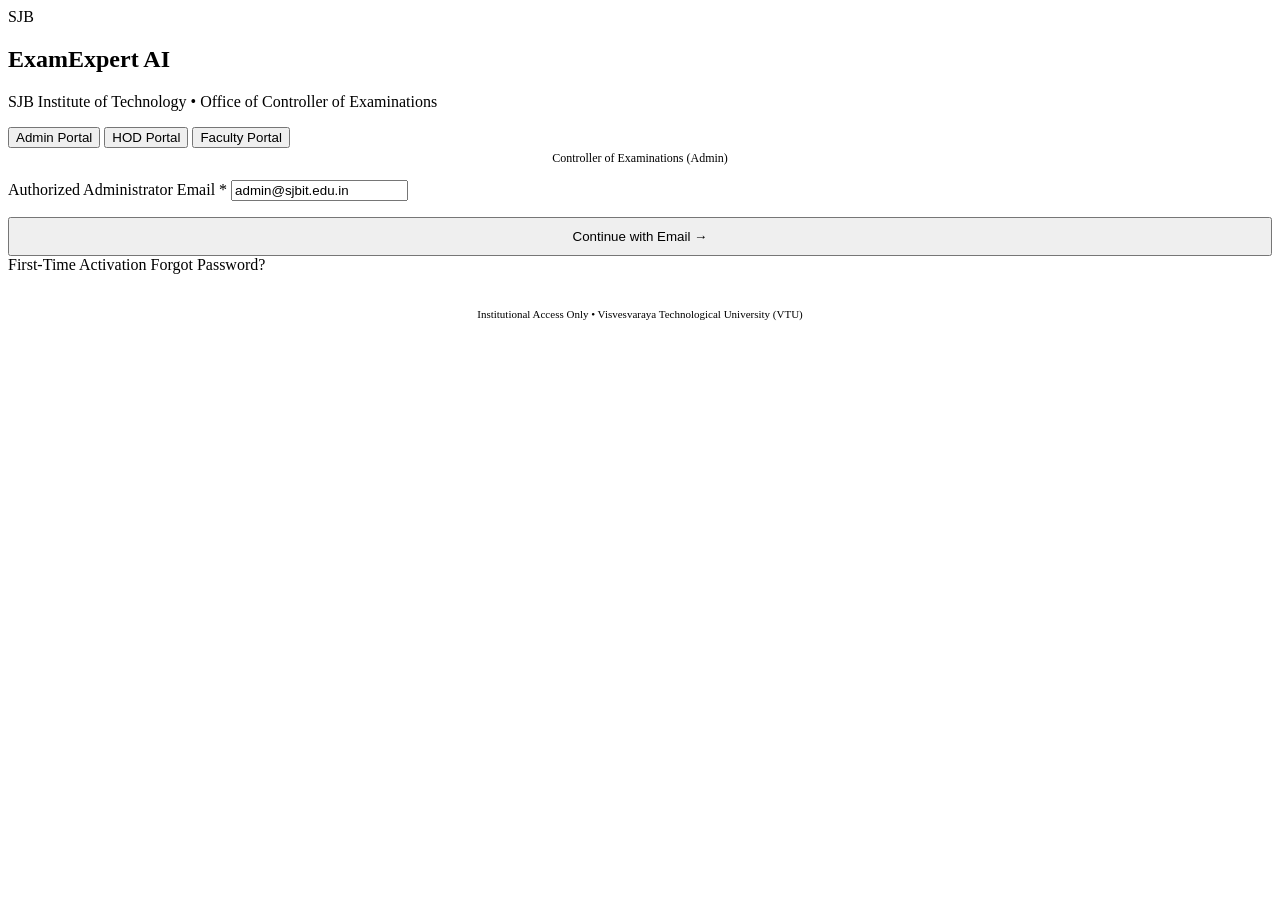
==== frontend/index.html @ 4c50479e "Fix static file paths for login routes" ====
<!DOCTYPE html>
<html lang="en">
<head>
  <meta charset="UTF-8">
  <meta name="viewport" content="width=device-width, initial-scale=1.0">
  <title>ExamExpert AI — Intelligent Faculty Matching & QP Allocation | SJBIT</title>
  
  <link rel="preconnect" href="https://fonts.googleapis.com">
  <link rel="preconnect" href="https://fonts.gstatic.com" crossorigin>
  <link href="https://fonts.googleapis.com/css2?family=Inter:wght@400;500;600;700;800&display=swap" rel="stylesheet">
  <link rel="stylesheet" href="/css/styles.css">
</head>
<body>

  <!-- =========================================================================
       1. AUTHENTICATION VIEW (3 SEPARATE ROLE PORTALS & SECURE ENTRY POINT)
       ========================================================================= -->
  <div id="login-view" class="login-overlay">
    <div class="login-card">
      <div class="login-brand-header">
        <div class="badge-logo">SJB</div>
        <h2>ExamExpert AI</h2>
        <p>SJB Institute of Technology • Office of Controller of Examinations</p>
      </div>

      <!-- 3 Separate Role Portals Navigation -->
      <div class="role-portal-nav">
        <button type="button" class="role-portal-btn active" id="btn-role-admin" onclick="switchRolePortal('Admin')">Admin Portal</button>
        <button type="button" class="role-portal-btn" id="btn-role-hod" onclick="switchRolePortal('HOD')">HOD Portal</button>
        <button type="button" class="role-portal-btn" id="btn-role-faculty" onclick="switchRolePortal('Faculty')">Faculty Portal</button>
      </div>

      <!-- Development Environment Notice Banner -->
      <div id="dev-env-banner" class="dev-banner" style="display:none;">
        <span class="dev-banner-badge">DEV ENVIRONMENT</span>
        <div style="flex:1;">
          <strong>SMTP Mail Server Unconfigured in .env:</strong> Real email delivery is disabled. Verification OTPs are recorded securely in server logs and <code>dev_otp.log</code> for local evaluation.
        </div>
      </div>

      <div style="text-align:center; margin-bottom:14px;">
        <span id="login-role-badge" class="badge badge-role-admin" style="font-size:12px; padding:4px 10px;">Controller of Examinations (Admin)</span>
      </div>

      <div id="login-alert-box" class="login-alert"></div>

      <!-- Standard Login Flow -->
      <div id="auth-mode-login">
        <!-- Step 1: Email Form -->
        <div id="auth-step-email">
          <div class="form-group" style="margin-bottom:16px;">
            <label class="form-label" for="login-email">
              <span id="login-email-label">Authorized Administrator Email</span> <span class="req-star">*</span>
            </label>
            <input type="email" id="login-email" class="form-input" placeholder="admin@sjbit.edu.in" value="admin@sjbit.edu.in" />
          </div>
          <button type="button" class="btn btn-primary" id="btn-send-otp" onclick="handleSendOTP()" style="width:100%; padding:10px;">
            Continue with Email &rarr;
          </button>
        </div>

        <!-- Step 2: OTP Verification Form -->
        <div id="auth-step-otp" style="display:none; margin-top:16px;">
          <div class="form-group" style="margin-bottom:16px;">
            <label class="form-label" for="login-otp">
              Enter 6-Digit One-Time Password (OTP) <span class="req-star">*</span>
              <span class="hint-badge" id="otp-timer-hint">Valid for 10 mins</span>
            </label>
            <input type="text" id="login-otp" class="form-input" placeholder="e.g. 123456" maxlength="6" style="letter-spacing:4px; font-weight:700; font-size:16px; text-align:center;" />
          </div>
          <div style="display:flex; gap:10px;">
            <button type="button" class="btn btn-secondary" onclick="resetAuthFlow()" style="flex:1;">Back</button>
            <button type="button" class="btn btn-primary" id="btn-verify-otp" onclick="handleVerifyOTP()" style="flex:2;">Verify OTP</button>
          </div>
        </div>

        <!-- Step 3: Password Authentication Form -->
        <div id="auth-step-password" style="display:none; margin-top:16px;">
          <div class="form-group" style="margin-bottom:16px;">
            <label class="form-label" for="login-password">
              Account Password <span class="req-star">*</span>
            </label>
            <input type="password" id="login-password" class="form-input" placeholder="Enter password" value="" />
          </div>
          <button type="button" class="btn btn-amber" id="btn-login-submit" onclick="handleLoginSubmit()" style="width:100%; font-size:14px; padding:10px;">
            Sign In to Examination Portal &rarr;
          </button>
        </div>

        <div class="auth-nav-links">
          <span class="auth-nav-link" onclick="switchAuthMode('activation')">First-Time Activation</span>
          <span class="auth-nav-link" onclick="switchAuthMode('forgot')">Forgot Password?</span>
        </div>
      </div>

      <!-- First-Time Account Activation Form -->
      <div id="auth-mode-activation" style="display:none;">
        <div style="font-size:12.5px; color:var(--text-muted); margin-bottom:14px; line-height:1.45;">
          Activate your faculty / departmental account using an institutional verification OTP.
        </div>
        <div class="form-group" style="margin-bottom:12px;">
          <label class="form-label">Registered Institutional Email <span class="req-star">*</span></label>
          <input type="email" id="act-email" class="form-input" placeholder="e.g. faculty.mca@sjbit.edu.in" />
        </div>
        <div style="margin-bottom:12px;">
          <button type="button" class="btn btn-secondary btn-sm" id="btn-act-send-otp" onclick="handleSendActivationOTP()">
            Send Activation OTP
          </button>
        </div>
        <div class="form-group" style="margin-bottom:12px;">
          <label class="form-label">6-Digit Verification OTP <span class="req-star">*</span></label>
          <input type="text" id="act-otp" class="form-input" placeholder="123456" maxlength="6" style="letter-spacing:3px; font-weight:700; text-align:center;" />
        </div>
        <div class="form-group" style="margin-bottom:16px;">
          <label class="form-label">Create Secure Password <span class="req-star">*</span></label>
          <input type="password" id="act-password" class="form-input" placeholder="Minimum 8 characters" />
        </div>
        <button type="button" class="btn btn-primary" onclick="handleActivateAccount()" style="width:100%; padding:10px; margin-bottom:12px;">
          Activate Account & Set Password &rarr;
        </button>
        <div style="text-align:center;">
          <span class="auth-nav-link" onclick="switchAuthMode('login')">&larr; Return to Sign In</span>
        </div>
      </div>

      <!-- Forgot Password Form -->
      <div id="auth-mode-forgot" style="display:none;">
        <div style="font-size:12.5px; color:var(--text-muted); margin-bottom:14px; line-height:1.45;">
          Reset your password securely via OTP verification code.
        </div>
        <div class="form-group" style="margin-bottom:12px;">
          <label class="form-label">Registered Institutional Email <span class="req-star">*</span></label>
          <input type="email" id="forgot-email" class="form-input" placeholder="e.g. hod.mca@sjbit.edu.in" />
        </div>
        <div style="margin-bottom:12px;">
          <button type="button" class="btn btn-secondary btn-sm" id="btn-forgot-send-otp" onclick="handleSendForgotOTP()">
            Send Reset OTP
          </button>
        </div>
        <div class="form-group" style="margin-bottom:12px;">
          <label class="form-label">6-Digit Verification OTP <span class="req-star">*</span></label>
          <input type="text" id="forgot-otp" class="form-input" placeholder="123456" maxlength="6" style="letter-spacing:3px; font-weight:700; text-align:center;" />
        </div>
        <div class="form-group" style="margin-bottom:16px;">
          <label class="form-label">New Account Password <span class="req-star">*</span></label>
          <input type="password" id="forgot-new-password" class="form-input" placeholder="Minimum 8 characters" />
        </div>
        <button type="button" class="btn btn-primary" onclick="handleResetPassword()" style="width:100%; padding:10px; margin-bottom:12px;">
          Reset Password & Unlock Account &rarr;
        </button>
        <div style="text-align:center;">
          <span class="auth-nav-link" onclick="switchAuthMode('login')">&larr; Return to Sign In</span>
        </div>
      </div>

      <div style="margin-top:20px; font-size:11px; color:var(--text-muted); text-align:center; border-top:1px solid var(--border-light); padding-top:14px;">
        Institutional Access Only • Visvesvaraya Technological University (VTU)
      </div>
    </div>
  </div>


  <!-- =========================================================================
       2. MAIN AUTHENTICATED APPLICATION INTERFACE
       ========================================================================= -->
  <div id="app-view" style="display:none; min-height:100vh; flex-direction:column;">
    
    <!-- Header -->
    <header class="app-header">
      <div class="brand-wrapper">
        <div class="brand-logo-badge">SJB</div>
        <div class="brand-details">
          <h1>ExamExpert AI</h1>
          <p>SJB Institute of Technology • Office of the Controller of Examinations</p>
        </div>
      </div>

      <!-- Navigation Tabs for Core Modules -->
      <nav class="header-nav">
        <button class="nav-pill active" onclick="switchTab('dashboard')">🎯 Allocation</button>
        <button class="nav-pill" id="nav-faculty" onclick="switchTab('faculty')">👨‍🏫 Faculty</button>
        <button class="nav-pill" id="nav-subjects" onclick="switchTab('subjects')">📚 Subject Master</button>
        <button class="nav-pill" id="nav-mappings" onclick="switchTab('mappings')">🧬 Expertise Mappings</button>
        <button class="nav-pill" id="nav-pending-approvals" onclick="switchTab('pending-approvals')" style="display:none;">⏳ Pending Approvals</button>
        <button class="nav-pill" id="nav-users" onclick="switchTab('users')" style="display:none;">👥 Users</button>
        <button class="nav-pill" id="nav-datasets" onclick="switchTab('datasets')" style="display:none;">📁 Datasets & ETL</button>
        <button class="nav-pill" onclick="switchTab('history')">📜 Order Archive</button>
        <button class="nav-pill" onclick="switchTab('notifications')">📬 Notifications</button>
        <button class="nav-pill" onclick="switchTab('audit')">🛡️ Audit Logs</button>
        <button class="nav-pill" onclick="switchTab('settings')">⚙️ Settings</button>
      </nav>

      <!-- Status & User Profile -->
      <div class="header-status-box">
        <div class="cycle-badge" id="header-cycle-badge">
          <span>●</span> <span id="header-cycle-text">2025-26 Active</span>
        </div>
        <div class="user-badge" id="header-user-badge">coe_admin (Admin)</div>
        <button class="btn-logout" onclick="handleLogout()">Logout</button>
      </div>
    </header>

    <!-- Main Body Workspace -->
    <main class="main-container">

      <!-- =====================================================================
           MODULE 1: SINGLE MAIN DASHBOARD — QUESTION PAPER FACULTY ALLOCATION
           ===================================================================== -->
      <div id="tab-dashboard" class="tab-pane active">

        <div class="page-title-banner">
          <h2>Question Paper Faculty Allocation</h2>
          <p>Select examination details and identify eligible internal and external faculty for question-paper setting.</p>
        </div>

        <!-- Live Admin Operational Analytics Banner (Populated strictly from DB via /api/admin/dashboard-stats) -->
        <div id="admin-live-stats-banner" class="stats-overview-grid" style="display:none;">
          <div class="stat-card">
            <div class="stat-card-title">Internal Faculty</div>
            <div class="stat-card-value text-primary" id="dash-stat-internal">--</div>
            <div class="stat-card-subtitle">SJBIT Verified Roster</div>
          </div>
          <div class="stat-card">
            <div class="stat-card-title">External Faculty</div>
            <div class="stat-card-value text-accent" id="dash-stat-external">--</div>
            <div class="stat-card-subtitle"><span id="dash-stat-unverified">--</span> Pending Review</div>
          </div>
          <div class="stat-card">
            <div class="stat-card-title">Academic Subjects</div>
            <div class="stat-card-value text-success" id="dash-stat-subjects">--</div>
            <div class="stat-card-subtitle">Syllabus Courses</div>
          </div>
          <div class="stat-card">
            <div class="stat-card-title">Allocations by Status</div>
            <div class="stat-card-value text-warning" id="dash-stat-alloc-total">--</div>
            <div class="stat-card-subtitle" id="dash-stat-alloc-breakdown">Draft: 0 | Confirmed: 0</div>
          </div>
          <div class="stat-card">
            <div class="stat-card-title">System Users</div>
            <div class="stat-card-value text-info" id="dash-stat-users-total">--</div>
            <div class="stat-card-subtitle" id="dash-stat-users-breakdown">Active: -- | Locked: 0</div>
          </div>
        </div>

        <!-- 6 Progressive Selection Controls Grid (All on ONE Main Dashboard) -->
        <div class="selection-grid-card">
          <div class="selection-grid-title">
            <span>Examination & Course Parameters</span>
          </div>

          <div class="controls-grid">
            <!-- 1. Academic Year -->
            <div class="form-group">
              <label class="form-label" for="sel-academic-year">
                1. Academic Year <span class="req-star">*</span>
                <span class="hint-badge" id="ay-hint">Step 1</span>
              </label>
              <select id="sel-academic-year" class="form-select" onchange="onAcademicYearChange()">
                <option value="">-- Loading Academic Years --</option>
              </select>
            </div>

            <!-- 2. Department -->
            <div class="form-group">
              <label class="form-label" for="sel-department">
                2. Department <span class="req-star">*</span>
                <span class="hint-badge">Step 2</span>
              </label>
              <select id="sel-department" class="form-select" disabled onchange="onDepartmentChange()">
                <option value="">-- Select Academic Year First --</option>
              </select>
            </div>

            <!-- 3. Semester (Strict MCA max 4 restriction) -->
            <div class="form-group">
              <label class="form-label" for="sel-semester">
                3. Semester <span class="req-star">*</span>
                <span class="hint-badge" id="sem-hint">Step 3</span>
              </label>
              <select id="sel-semester" class="form-select" disabled onchange="onSemesterChange()">
                <option value="">-- Select Department First --</option>
              </select>
            </div>

            <!-- 4. Subject / Course -->
            <div class="form-group">
              <label class="form-label" for="sel-subject">
                4. Subject / Course <span class="req-star">*</span>
                <span class="hint-badge">Step 4</span>
              </label>
              <select id="sel-subject" class="form-select" disabled onchange="onSubjectChange()">
                <option value="">-- Select Semester First --</option>
              </select>
            </div>

            <!-- 5. Minimum Times Course Handled (Exactly 7 options: 1-7) -->
            <div class="form-group">
              <label class="form-label" for="sel-min-handled">
                5. Min Times Course Handled <span class="req-star">*</span>
                <span class="hint-badge">1–7 Verified Threshold</span>
              </label>
              <select id="sel-min-handled" class="form-select" disabled onchange="onMinHandledChange()">
                <option value="1">1 Time (Basic autonomous teaching)</option>
                <option value="2">2 Times (Handled course twice)</option>
                <option value="3" selected>3 Times (Standard BOE threshold)</option>
                <option value="4">4 Times (Senior course handler)</option>
                <option value="5">5 Times (Experienced setter)</option>
                <option value="6">6 Times (Advanced subject specialist)</option>
                <option value="7">7 Times (Veteran curriculum expert)</option>
              </select>
            </div>

            <!-- 6. Number of Faculty Required (Exactly 10 options: 1-10) -->
            <div class="form-group">
              <label class="form-label" for="sel-total-required">
                6. Total Faculty Required <span class="req-star">*</span>
                <span class="hint-badge">1–10 (50:50 Parity)</span>
              </label>
              <select id="sel-total-required" class="form-select" disabled onchange="onTotalRequiredChange()">
                <option value="1">1 Setter (1 Internal, 0 External)</option>
                <option value="2">2 Setters (1 Internal, 1 External - 50:50)</option>
                <option value="3">3 Setters (2 Internal, 1 External)</option>
                <option value="4" selected>4 Setters (2 Internal, 2 External - 50:50)</option>
                <option value="5">5 Setters (3 Internal, 2 External)</option>
                <option value="6">6 Setters (3 Internal, 3 External - 50:50)</option>
                <option value="7">7 Setters (4 Internal, 3 External)</option>
                <option value="8">8 Setters (4 Internal, 4 External - 50:50)</option>
                <option value="9">9 Setters (5 Internal, 4 External)</option>
                <option value="10">10 Setters (5 Internal, 5 External - 50:50)</option>
              </select>
            </div>
          </div>

          <!-- Selected Subject Metadata Card -->
          <div id="subject-detail-banner" class="subject-summary-banner" style="display:none;">
            <div class="subj-info-left">
              <span class="course-code-tag" id="disp-course-code">25MCAI101</span>
              <div class="subj-info-text">
                <strong id="disp-subject-title">Programming in Python</strong>
                <p id="disp-subject-meta">Scheme: 2025 Scheme • Type: IPCC Core • Semester: I</p>
              </div>
            </div>
            <div id="disp-verification-badge">
              <span class="badge badge-green">Officially Verified</span>
            </div>
          </div>
        </div>

        <!-- 50:50 Parity Quota Status Card & Shortage Exception -->
        <div id="parity-status-card" class="parity-status-card" style="display:none;">
          <div class="parity-header">
            <div class="parity-title">
              <span>Statutory Quota Calculation & Compliance</span>
            </div>
            <div class="quota-indicator-box">
              <div class="quota-pill active-internal" id="quota-pill-internal">
                Internal Quota: 2 / 2 Setters (50%)
              </div>
              <div class="quota-pill active-external" id="quota-pill-external">
                External Quota: 2 / 2 Setters (50%)
              </div>
              <div class="quota-pill" id="quota-pill-ratio">
                Target Ratio: 50:50
              </div>
            </div>
          </div>

          <!-- Parity Explanation & Shortage Warning Box -->
          <div id="shortage-warning-box" class="shortage-alert-box" style="display:none;"></div>

          <!-- Exception Approval Drawer -->
          <div id="exception-approval-box" class="exception-box" style="display:none;">
            <div style="display:flex; justify-content:space-between; align-items:center; margin-bottom:8px;">
              <strong style="color:var(--warning-amber);">Administrative Exception Required</strong>
              <span style="font-size:11.5px; color:var(--text-muted);">Recorded in official audit log</span>
            </div>
            <p style="font-size:12.5px; color:var(--text-main); margin-bottom:10px;">
              Only 6 external faculty records in the institutional dataset have publicly verified 10+ years experience. 
              To assign an external candidate whose service credentials are undergoing physical verification, an administrative exception must be authorized.
            </p>
            <div style="display:flex; gap:10px; align-items:center;">
              <input type="text" id="input-exception-reason" class="form-input" placeholder="Justification (e.g. 'External candidate service certificate physically reviewed by BOE')" style="font-size:12px;" />
              <button type="button" class="btn btn-secondary btn-sm" onclick="applyExceptionReason()" style="white-space:nowrap;">
                Record Approval
              </button>
            </div>
          </div>
        </div>

        <!-- Section A: Eligible Internal Faculty (SJBIT) Table -->
        <div id="section-internal-faculty" class="faculty-section" style="display:none;">
          <div class="faculty-section-header">
            <div class="section-heading-title">
              <span>SECTION A — ELIGIBLE INTERNAL FACULTY (SJBIT)</span>
              <span class="badge badge-blue" id="internal-quota-counter">Selected: 0 / 2</span>
            </div>
            <div class="table-toolbar">
              <input type="text" id="search-internal-table" class="table-search-input" placeholder="Filter internal faculty..." onkeyup="filterFacultyTable('internal')" />
            </div>
          </div>

          <div class="data-table-container">
            <table class="data-table" id="table-internal-faculty">
              <thead>
                <tr>
                  <th style="width:40px; text-align:center;">Select</th>
                  <th>Faculty Name</th>
                  <th>Designation</th>
                  <th>Department</th>
                  <th>Qualification</th>
                  <th>Total Exp</th>
                  <th>Times Handled Course</th>
                  <th>Eligibility Status</th>
                  <th>Suitability Score</th>
                </tr>
              </thead>
              <tbody id="tbody-internal-faculty">
                <!-- Dynamically loaded -->
              </tbody>
            </table>
          </div>
        </div>

        <!-- Section B: Eligible External Faculty (University / Sister Colleges) Table -->
        <div id="section-external-faculty" class="faculty-section" style="display:none;">
          <div class="faculty-section-header">
            <div class="section-heading-title">
              <span>SECTION B — ELIGIBLE EXTERNAL FACULTY (UNIVERSITY / SISTER COLLEGES)</span>
              <span class="badge badge-green" id="external-quota-counter">Selected: 0 / 2</span>
            </div>
            <div class="table-toolbar">
              <input type="text" id="search-external-table" class="table-search-input" placeholder="Filter external faculty..." onkeyup="filterFacultyTable('external')" />
            </div>
          </div>

          <div class="data-table-container">
            <table class="data-table" id="table-external-faculty">
              <thead>
                <tr>
                  <th style="width:40px; text-align:center;">Select</th>
                  <th>Faculty Name</th>
                  <th>External Institution</th>
                  <th>Designation</th>
                  <th>Qualification</th>
                  <th>Total Exp</th>
                  <th>Verified Handling Count</th>
                  <th>Eligibility Status</th>
                  <th>Suitability Score</th>
                </tr>
              </thead>
              <tbody id="tbody-external-faculty">
                <!-- Dynamically loaded -->
              </tbody>
            </table>
          </div>
        </div>

        <!-- Live Allocation Summary Box -->
        <div id="section-allocation-summary" class="allocation-summary-card" style="display:none;">
          <div class="summary-header">
            <div class="summary-title">Question Paper Setter Allocation Summary</div>
            <div id="summary-compliance-badge">
              <span class="badge badge-amber">Awaiting Final Confirmation</span>
            </div>
          </div>

          <div class="summary-metrics-grid">
            <div class="metric-box">
              <label>Academic Year & Sem</label>
              <div class="val" id="sum-disp-ay-sem">2025-26 • Sem I</div>
            </div>
            <div class="metric-box">
              <label>Subject / Course</label>
              <div class="val" id="sum-disp-course">25MCAI101</div>
            </div>
            <div class="metric-box">
              <label>Min Times Handled</label>
              <div class="val" id="sum-disp-handled">3 Times</div>
            </div>
            <div class="metric-box">
              <label>Ratio & Target</label>
              <div class="val" id="sum-disp-ratio">50:50 (4 Setters)</div>
            </div>
          </div>

          <div class="selected-setters-roster">
            <div style="font-size:12.5px; font-weight:700; color:var(--secondary-blue); margin-bottom:10px;">
              ROSTER OF APPOINTED QUESTION PAPER SETTERS:
            </div>
            <div id="sum-roster-list">
              <!-- Dynamically rendered list of selected setters -->
            </div>
          </div>

          <!-- Conflict Warning Banner if any -->
          <div id="summary-conflict-alert" class="login-alert error" style="margin-top:14px;"></div>

          <!-- Final Action Submission Bar -->
          <div style="margin-top:22px; display:flex; justify-content:space-between; align-items:center; flex-wrap:wrap; gap:16px;">
            <div style="font-size:12px; color:var(--text-muted); max-width:420px;">
              Submitting places the allocation order into <strong>Pending HOD Approval</strong> status, reserves workload capacity in the immutable ledger, and routes the order to the department HOD for formal review.
            </div>
            <div style="display:flex; gap:12px; align-items:center; flex-wrap:wrap;">
              <button type="button" class="btn btn-secondary" id="btn-send-faculty-otp" onclick="handleSendFacultyOTP()" style="background:#FFFFFF; border:1.5px solid var(--royal-blue); color:var(--royal-blue); font-weight:600; padding:9px 16px;">
                📨 Send OTP to Selected Faculty
              </button>
              <button type="button" class="btn btn-amber" id="btn-final-submit" onclick="executeFinalAllocationSubmission()">
                SUBMIT ALLOCATION FOR HOD APPROVAL &rarr;
              </button>
            </div>
          </div>
        </div>

      </div>


      <!-- =====================================================================
           MODULE 12: HOD PENDING APPROVALS TAB
           ===================================================================== -->
      <div id="tab-pending-approvals" class="tab-pane" style="display:none;">
        <div class="page-title-banner">
          <h2>HOD Allocation Approval Workflow</h2>
          <p id="pending-approvals-subtitle">Review, verify, and approve question-paper setter allocations submitted by the COE Admin.</p>
        </div>

        <div class="selection-grid-card">
          <div style="display:flex; justify-content:space-between; align-items:center; margin-bottom:16px;">
            <div class="selection-grid-title" style="margin-bottom:0;">
              <span>Pending Allocation Orders</span>
            </div>
            <button class="btn btn-secondary" onclick="loadPendingApprovals()">🔄 Refresh Requests</button>
          </div>

          <div id="pending-approvals-empty" style="display:none; text-align:center; padding:40px 20px; color:var(--text-muted);">
            <div style="font-size:36px; margin-bottom:8px;">✅</div>
            <h4 style="margin:0 0 4px 0; color:var(--text-dark);">No Pending Approvals</h4>
            <p style="margin:0; font-size:13px;">There are currently no allocation orders awaiting review.</p>
          </div>

          <div id="pending-approvals-container" style="display:flex; flex-direction:column; gap:16px;"></div>
        </div>
      </div>


      <!-- =====================================================================
           MODULE 2: DATASET MANAGEMENT & EXCEL ETL
           ===================================================================== -->
      <div id="tab-datasets" class="tab-pane" style="display:none;">
        <div class="page-title-banner">
          <h2>Dataset Management & Excel Data Processing</h2>
          <p>Inspect, validate, import, deduplicate, and export official internal and external faculty rosters.</p>
        </div>

        <!-- Excel Upload Card -->
        <div class="selection-grid-card">
          <div class="selection-grid-title">Upload Excel Workbook for Dry-Run Verification</div>
          <p style="font-size:12.5px; color:var(--text-muted); margin-bottom:12px;">
            Upload institutional .xlsx file for dry-run inspection. The system validates required headers, detects duplicates, flags conflicts with manual Admin edits, and identifies rejected rows. <strong>Admin must review and confirm before changes are saved.</strong>
          </p>
          <div style="display:grid; grid-template-columns: 2fr 1fr auto; gap:14px; align-items:center;">
            <input type="file" id="upload-excel-file" class="form-input" accept=".xlsx, .xls" />
            <select id="upload-dataset-type" class="form-select">
              <option value="internal">Internal Faculty Dataset</option>
              <option value="external">External Faculty Dataset</option>
              <option value="syllabus">Syllabus Curriculum Dataset</option>
            </select>
            <button type="button" class="btn btn-primary" id="btn-preview-import" onclick="handleExcelPreview()">🔍 Preview &amp; Validate</button>
          </div>

          <div id="upload-status-box" style="margin-top:14px; display:none;"></div>
        </div>

        <!-- Dry-Run Preview Results Card (Initially hidden) -->
        <div id="import-preview-container" class="table-card" style="display:none; margin-bottom:24px;">
          <div style="padding:16px 20px; border-bottom:1px solid var(--border-light); background:#F8FAFC; display:flex; justify-content:space-between; align-items:center; flex-wrap:wrap; gap:10px;">
            <div>
              <h3 style="font-size:15px; font-weight:700; color:var(--primary-navy); margin-bottom:4px;">
                📋 Pre-Import Dry-Run Validation Analysis
              </h3>
              <p id="preview-file-subtitle" style="font-size:12.5px; color:var(--text-muted); margin:0;">
                Workbook analyzed. Review the breakdown below before confirming.
              </p>
            </div>
            <span class="badge badge-verified" id="preview-status-badge">Dry-Run Ready</span>
          </div>

          <!-- Preview Metrics Summary -->
          <div style="display:grid; grid-template-columns:repeat(auto-fit, minmax(130px, 1fr)); gap:12px; padding:16px 20px; background:#FAFBFD; border-bottom:1px solid var(--border-light);">
            <div style="background:#FFF; padding:12px; border-radius:6px; border:1px solid var(--border-light); text-align:center;">
              <div style="font-size:11px; color:var(--text-muted); text-transform:uppercase; font-weight:600;">Total Evaluated</div>
              <div style="font-size:20px; font-weight:800; color:var(--primary-navy);" id="pv-stat-total">0</div>
            </div>
            <div style="background:#ECFDF5; padding:12px; border-radius:6px; border:1px solid #A7F3D0; text-align:center;">
              <div style="font-size:11px; color:#065F46; text-transform:uppercase; font-weight:600;">To Be Added</div>
              <div style="font-size:20px; font-weight:800; color:#059669;" id="pv-stat-add">0</div>
            </div>
            <div style="background:#F1F5F9; padding:12px; border-radius:6px; border:1px solid #CBD5E1; text-align:center;">
              <div style="font-size:11px; color:#475569; text-transform:uppercase; font-weight:600;">Exact Duplicates</div>
              <div style="font-size:20px; font-weight:800; color:#64748B;" id="pv-stat-dup">0</div>
            </div>
            <div style="background:#FFFBEB; padding:12px; border-radius:6px; border:1px solid #FDE68A; text-align:center;">
              <div style="font-size:11px; color:#92400E; text-transform:uppercase; font-weight:600;">Conflicts Flagged</div>
              <div style="font-size:20px; font-weight:800; color:#D97706;" id="pv-stat-conflict">0</div>
            </div>
            <div style="background:#FEF2F2; padding:12px; border-radius:6px; border:1px solid #FECACA; text-align:center;">
              <div style="font-size:11px; color:#991B1B; text-transform:uppercase; font-weight:600;">Rejected Rows</div>
              <div style="font-size:20px; font-weight:800; color:#DC2626;" id="pv-stat-rej">0</div>
            </div>
          </div>

          <!-- Preview Details Area (Conflicts & Rejected) -->
          <div id="preview-details-area" style="padding:16px 20px;">
            <!-- Dynamically populated tables for conflicts / rejected rows -->
          </div>

          <!-- Confirmation & Resolution Action Bar -->
          <div style="padding:16px 20px; border-top:1px solid var(--border-light); background:#F8FAFC; display:flex; justify-content:space-between; align-items:center; flex-wrap:wrap; gap:12px;">
            <div style="display:flex; align-items:center; gap:10px;">
              <label style="font-size:12.5px; font-weight:600; color:var(--deep-navy);">Conflict Policy:</label>
              <select id="preview-conflict-resolution" class="form-select" style="max-width:320px; font-size:12.5px;">
                <option value="preserve_existing">Preserve Existing Records (Protects Admin Edits)</option>
                <option value="overwrite">Overwrite with Incoming Workbook Data</option>
              </select>
            </div>
            <div style="display:flex; gap:10px; align-items:center;">
              <button type="button" class="btn btn-secondary" onclick="handleDownloadRejectedReport()">
                📥 Download Report (.xlsx)
              </button>
              <button type="button" class="btn btn-secondary" onclick="handleCancelPreview()">Cancel</button>
              <button type="button" class="btn btn-primary" id="btn-confirm-import" onclick="handleConfirmImport()">
                ✓ Confirm &amp; Save Import
              </button>
            </div>
          </div>
        </div>

        <!-- Export Actions -->
        <div style="display:flex; gap:14px; margin-bottom:24px;">
          <a href="/api/reports/export-faculty-excel" class="btn btn-secondary" target="_blank">
            📥 Export All Faculty (Excel)
          </a>
          <a href="/api/reports/export-allocations-excel" class="btn btn-secondary" target="_blank">
            📥 Export Allocation Records (Excel)
          </a>
        </div>

        <!-- Import History Table -->
        <div class="faculty-section">
          <div class="selection-grid-title" style="margin-bottom:14px;">Recent Import History & File Hashes</div>
          <div class="data-table-container">
            <table class="data-table" id="table-import-history">
              <thead>
                <tr>
                  <th>Timestamp</th>
                  <th>Workbook File</th>
                  <th>Dataset Type</th>
                  <th>Imported By</th>
                  <th>Total Rows</th>
                  <th>Added</th>
                  <th>Duplicates</th>
                  <th>Conflicts</th>
                  <th>Rejected</th>
                </tr>
              </thead>
              <tbody id="tbody-import-history"></tbody>
            </table>
          </div>
        </div>
      </div>


      <!-- =====================================================================
           MODULE 3: ALLOCATION ORDER ARCHIVE
           ===================================================================== -->
      <div id="tab-history" class="tab-pane" style="display:none;">
        <div class="page-title-banner">
          <h2>Allocation Order Archive & Reports</h2>
          <p>View all locked and confirmed question-paper setting orders with direct PDF download.</p>
        </div>

        <div class="faculty-section">
          <div class="data-table-container">
            <table class="data-table" id="table-allocation-history">
              <thead>
                <tr>
                  <th>Reference Number</th>
                  <th>Academic Year</th>
                  <th>Department</th>
                  <th>Semester</th>
                  <th>Subject</th>
                  <th>Setters</th>
                  <th>Ratio</th>
                  <th>Status</th>
                  <th>Actions</th>
                </tr>
              </thead>
              <tbody id="tbody-allocation-history"></tbody>
            </table>
          </div>
        </div>
      </div>


      <!-- =====================================================================
           MODULE 4: NOTIFICATION DISPATCH LOGS
           ===================================================================== -->
      <div id="tab-notifications" class="tab-pane" style="display:none;">
        <div class="page-title-banner">
          <h2>Email & SMS Dispatch Notifications</h2>
          <p>Review official communication logs and appointment notifications prepared for selected faculty.</p>
        </div>

        <div class="faculty-section">
          <div class="data-table-container">
            <table class="data-table" id="table-notifications">
              <thead>
                <tr>
                  <th>Timestamp</th>
                  <th>Channel</th>
                  <th>Recipient Faculty</th>
                  <th>Address / Phone</th>
                  <th>Message Body</th>
                  <th>Delivery Status</th>
                </tr>
              </thead>
              <tbody id="tbody-notifications"></tbody>
            </table>
          </div>
        </div>
      </div>


      <!-- =====================================================================
           MODULE 5: SECURITY AUDIT REGISTRY
           ===================================================================== -->
      <div id="tab-audit" class="tab-pane" style="display:none;">
        <div class="page-title-banner">
          <h2>Security & System Audit Registry</h2>
          <p>Immutable record of administrative logins, OTP verifications, exceptions, and order submissions.</p>
        </div>

        <div class="faculty-section">
          <div class="data-table-container">
            <table class="data-table" id="table-audit">
              <thead>
                <tr>
                  <th>Timestamp</th>
                  <th>Action</th>
                  <th>Entity Type</th>
                  <th>Details</th>
                </tr>
              </thead>
              <tbody id="tbody-audit"></tbody>
            </table>
          </div>
        </div>
      </div>


      <!-- =====================================================================
           MODULE 9: INSTITUTIONAL ELIGIBILITY POLICY & CANDIDATE EVALUATION MATRIX
           ===================================================================== -->
      <div id="tab-settings" class="tab-pane" style="display:none;">
        <div class="page-title-banner">
          <h2>Institutional Eligibility Policy & Candidate Evaluation Matrix</h2>
          <p>Configure statutory experience thresholds, doctoral fast-tracks, workload capacities, and audit real-time faculty eligibility.</p>
        </div>

        <div style="display:grid; grid-template-columns: 1fr 1fr; gap:20px; margin-bottom:24px;">
          <!-- Card 1: Policy Parameters & Capacities -->
          <div class="selection-grid-card">
            <div style="display:flex; justify-content:space-between; align-items:center; margin-bottom:12px;">
              <div class="selection-grid-title" style="margin-bottom:0;">Statutory Policy Parameters</div>
              <span id="policy-status-badge" class="badge badge-success" style="font-size:12px; padding:3px 10px;">CONFIRMED</span>
            </div>
            
            <div style="font-size:12px; color:var(--text-muted); margin-bottom:14px; line-height:1.4;">
              Strict Enforcement: Only <strong>CONFIRMED</strong> policies govern candidate eligibility. Workload capacities limit internal and external paper setter assignments.
            </div>

            <div style="display:grid; grid-template-columns:1fr 1fr; gap:12px; margin-bottom:12px;">
              <div class="form-group">
                <label class="form-label" style="font-size:12px;">Min Experience (Years)</label>
                <input type="number" id="cfg-min-exp" class="form-input" step="0.5" value="10.0" />
              </div>
              <div class="form-group">
                <label class="form-label" style="font-size:12px;">Min Exp with Ph.D (Years)</label>
                <input type="number" id="cfg-phd-exp" class="form-input" step="0.5" value="5.0" />
              </div>
            </div>

            <div style="display:grid; grid-template-columns:1fr 1fr; gap:12px; margin-bottom:12px;">
              <div class="form-group">
                <label class="form-label" style="font-size:12px;">Internal Faculty Capacity</label>
                <input type="number" id="cfg-internal-cap" class="form-input" value="2" min="1" max="10" />
              </div>
              <div class="form-group">
                <label class="form-label" style="font-size:12px;">External Faculty Capacity</label>
                <input type="number" id="cfg-external-cap" class="form-input" value="2" min="1" max="10" />
              </div>
            </div>

            <div class="form-group" style="margin-bottom:12px;">
              <label class="form-label" style="font-size:12px;">Allowed Designations (comma-separated)</label>
              <input type="text" id="cfg-allowed-desigs" class="form-input" value="Assistant Professor, Associate Professor, Professor" />
            </div>

            <div style="display:grid; grid-template-columns:1fr 1fr; gap:12px; margin-bottom:16px;">
              <div class="form-group">
                <label class="form-label" style="font-size:12px;">Policy Status</label>
                <select id="cfg-policy-status" class="form-select">
                  <option value="CONFIRMED">CONFIRMED (Enforced)</option>
                  <option value="DRAFT">DRAFT (Review Only)</option>
                </select>
              </div>
              <div class="form-group">
                <label class="form-label" style="font-size:12px;">Active Academic Cycle</label>
                <input type="text" id="cfg-active-cycle" class="form-input" value="2025-26" />
              </div>
            </div>

            <div id="policy-edit-actions">
              <button type="button" class="btn btn-primary" id="btn-save-policy" onclick="savePolicySettings()">Save Policy Updates</button>
            </div>
            <div id="policy-read-only-msg" style="display:none; font-size:12px; color:var(--text-muted); margin-top:8px;">
              <em>Note: Policy configuration is restricted to the Controller of Examinations (Admin).</em>
            </div>
          </div>

          <!-- Card 2: Interactive Candidate Eligibility Verification Matrix -->
          <div class="selection-grid-card">
            <div class="selection-grid-title" style="margin-bottom:8px;">Subject Eligibility Verification</div>
            <div style="font-size:12px; color:var(--text-muted); margin-bottom:14px; line-height:1.4;">
              Audit real-time faculty candidate eligibility against active rules for a specific syllabus course.
            </div>

            <div class="form-group" style="margin-bottom:14px;">
              <label class="form-label" style="font-size:12px;">Select Syllabus Subject for Audit</label>
              <select id="elig-subject-select" class="form-select" onchange="runEligibilityEvaluation()">
                <option value="">-- Choose Subject to Audit --</option>
              </select>
            </div>

            <div id="elig-stats-row" style="display:none; grid-template-columns: repeat(4, 1fr); gap:8px; margin-bottom:14px;">
              <div style="background:var(--bg-card); border:1px solid var(--border-light); border-radius:6px; padding:8px; text-align:center;">
                <div style="font-size:10px; color:var(--text-muted); font-weight:600;">CANDIDATES</div>
                <div id="elig-stat-total" style="font-size:18px; font-weight:700; color:var(--text-main);">0</div>
              </div>
              <div style="background:rgba(16,185,129,0.08); border:1px solid rgba(16,185,129,0.3); border-radius:6px; padding:8px; text-align:center;">
                <div style="font-size:10px; color:#059669; font-weight:600;">ELIGIBLE</div>
                <div id="elig-stat-eligible" style="font-size:18px; font-weight:700; color:#059669;">0</div>
              </div>
              <div style="background:rgba(239,68,68,0.08); border:1px solid rgba(239,68,68,0.3); border-radius:6px; padding:8px; text-align:center;">
                <div style="font-size:10px; color:#dc2626; font-weight:600;">NOT ELIGIBLE</div>
                <div id="elig-stat-not-eligible" style="font-size:18px; font-weight:700; color:#dc2626;">0</div>
              </div>
              <div style="background:rgba(245,158,11,0.08); border:1px solid rgba(245,158,11,0.3); border-radius:6px; padding:8px; text-align:center;">
                <div style="font-size:10px; color:#d97706; font-weight:600;">PENDING VERIF</div>
                <div id="elig-stat-pending" style="font-size:18px; font-weight:700; color:#d97706;">0</div>
              </div>
            </div>

            <button type="button" class="btn btn-secondary btn-sm" onclick="runEligibilityEvaluation()">
              🔄 Re-run Eligibility Verification
            </button>
          </div>
        </div>

        <!-- Evaluation Results Table -->
        <div class="selection-grid-card" id="elig-results-card" style="display:none;">
          <div style="display:flex; justify-content:space-between; align-items:center; margin-bottom:12px;">
            <div class="selection-grid-title" id="elig-results-title">Evaluated Faculty Candidates</div>
            <input type="text" id="elig-table-search" placeholder="Filter faculty name, status or department..." class="form-input" style="max-width:300px; font-size:12px; padding:6px 10px;" oninput="filterEligibilityTable()" />
          </div>

          <div style="overflow-x:auto;">
            <table class="data-table" id="elig-results-table">
              <thead>
                <tr>
                  <th>Faculty Candidate</th>
                  <th>Type / Dept</th>
                  <th>Designation</th>
                  <th>Experience & Ph.D</th>
                  <th>Expertise Mapping</th>
                  <th>Workload (Ledger)</th>
                  <th>Eligibility Status</th>
                  <th>Rule Audit Details</th>
                </tr>
              </thead>
              <tbody id="elig-results-tbody">
                <tr><td colspan="8" style="text-align:center; padding:20px; color:var(--text-muted);">Select a subject above to evaluate candidate eligibility.</td></tr>
              </tbody>
            </table>
          </div>
        </div>
      </div>

      <!-- =====================================================================
           MODULE 5: ACADEMIC SUBJECT MASTER & CURRICULUM CATALOG
           ===================================================================== -->
      <div id="tab-subjects" class="tab-pane" style="display:none;">
        <div class="page-title-banner" style="display:flex; justify-content:space-between; align-items:center;">
          <div>
            <h2>Academic Subject & Course Master</h2>
            <p id="subjects-scope-subtitle">Browse official syllabus courses, semester offerings, scheme regulations, and verification statuses.</p>
          </div>
          <button class="btn btn-primary" id="btn-add-subject" onclick="openAddSubjectModal()" style="display:none;">+ Add New Subject</button>
        </div>

        <!-- Filter bar -->
        <div class="selection-grid-card" style="margin-bottom: 20px; padding: 14px 20px;">
          <div style="display: flex; gap: 12px; flex-wrap: wrap; align-items: center;">
            <div style="flex: 1; min-width: 200px;">
              <input type="text" id="subj-filter-search" class="form-input" placeholder="Search by code, title, or notes..." oninput="filterSubjectsTable()">
            </div>
            <div style="min-width: 130px;">
              <select id="subj-filter-ay" class="form-select" onchange="filterSubjectsTable()">
                <option value="">All Academic Years</option>
                <option value="2025-26">2025-26 (Active)</option>
                <option value="2026-27">2026-27 (Upcoming)</option>
                <option value="2024-25">2024-25</option>
                <option value="2023-24">2023-24</option>
              </select>
            </div>
            <div style="min-width: 140px;">
              <select id="subj-filter-dept" class="form-select" onchange="filterSubjectsTable()">
                <option value="">All Departments</option>
                <option value="MCA">MCA</option>
                <option value="CSE">CSE</option>
                <option value="ISE">ISE</option>
                <option value="AI & ML">AI & ML</option>
                <option value="CSE (Data Science)">CSE (Data Science)</option>
              </select>
            </div>
            <div style="min-width: 110px;">
              <select id="subj-filter-scheme" class="form-select" onchange="filterSubjectsTable()">
                <option value="">All Schemes</option>
                <option value="2023">2023 Scheme</option>
                <option value="2025">2025 Scheme</option>
              </select>
            </div>
            <div style="min-width: 110px;">
              <select id="subj-filter-sem" class="form-select" onchange="filterSubjectsTable()">
                <option value="">All Semesters</option>
                <option value="I">Semester I</option>
                <option value="II">Semester II</option>
                <option value="III">Semester III</option>
                <option value="IV">Semester IV</option>
                <option value="V">Semester V</option>
                <option value="VI">Semester VI</option>
                <option value="VII">Semester VII</option>
                <option value="VIII">Semester VIII</option>
              </select>
            </div>
            <button class="btn btn-secondary" onclick="loadSubjectMasterList()">🔄 Refresh</button>
          </div>
        </div>

        <!-- Subjects Data Table -->
        <div class="table-card">
          <div class="data-table-container">
            <table class="data-table" id="subjects-master-table">
              <thead>
                <tr>
                  <th style="width: 110px;">Course Code</th>
                  <th>Course Title</th>
                  <th>Department</th>
                  <th>Semester</th>
                  <th>Scheme</th>
                  <th>Academic Year</th>
                  <th>Type / Credits</th>
                  <th>Verification Status</th>
                  <th style="text-align: right; width: 100px;">Actions</th>
                </tr>
              </thead>
              <tbody id="subjects-table-body">
                <tr><td colspan="9" style="text-align:center; padding: 30px; color:var(--text-muted);">Loading subjects...</td></tr>
              </tbody>
            </table>
          </div>
        </div>
      </div>

      <!-- =====================================================================
           MODULE 4: USER MANAGEMENT & SECURITY GOVERNANCE TAB (ADMIN ONLY)
           ===================================================================== -->
      <div id="tab-users" class="tab-pane" style="display:none;">
        <div class="page-title-banner" style="display:flex; justify-content:space-between; align-items:center;">
          <div>
            <h2>Institutional User Accounts & Role Governance</h2>
            <p>Manage administrative, departmental HOD, and faculty user credentials, assign roles, unlock accounts, and reset passwords.</p>
          </div>
          <button class="btn btn-primary" onclick="openCreateUserModal()">+ Add New User</button>
        </div>

        <!-- Filter bar -->
        <div class="selection-grid-card" style="margin-bottom: 20px; padding: 14px 20px;">
          <div style="display: flex; gap: 14px; flex-wrap: wrap; align-items: center;">
            <div style="flex: 1; min-width: 220px;">
              <input type="text" id="user-filter-search" class="form-input" placeholder="Search by name, username, or email..." oninput="filterUsersTable()">
            </div>
            <div style="min-width: 150px;">
              <select id="user-filter-role" class="form-select" onchange="filterUsersTable()">
                <option value="">All Roles</option>
                <option value="Admin">Admin</option>
                <option value="HOD">HOD</option>
                <option value="Faculty">Faculty</option>
              </select>
            </div>
            <div style="min-width: 150px;">
              <select id="user-filter-dept" class="form-select" onchange="filterUsersTable()">
                <option value="">All Departments</option>
                <option value="MCA">MCA</option>
                <option value="CSE">CSE</option>
                <option value="ISE">ISE</option>
                <option value="AIML">AIML</option>
                <option value="CSDS">CSDS</option>
              </select>
            </div>
            <button class="btn btn-secondary" onclick="loadUsersList()">🔄 Refresh</button>
          </div>
        </div>

        <!-- Users Data Table -->
        <div class="table-card">
          <div class="data-table-container">
            <table class="data-table" id="users-table">
              <thead>
                <tr>
                  <th style="width: 50px;">ID</th>
                  <th>User / Username</th>
                  <th>Email & Phone</th>
                  <th>Role</th>
                  <th>Department</th>
                  <th>Status</th>
                  <th>Failed Attempts</th>
                  <th>Last Login</th>
                  <th style="text-align: right; width: 220px;">Actions</th>
                </tr>
              </thead>
              <tbody id="users-table-body">
                <tr><td colspan="9" style="text-align:center; padding: 30px; color:var(--text-muted);">Loading users...</td></tr>
              </tbody>
            </table>
          </div>
        </div>
      </div>

      <!-- =====================================================================
           MODULE 6: INTERNAL & EXTERNAL FACULTY MANAGEMENT & WHITELIST TAB
           ===================================================================== -->
      <div id="tab-faculty" class="tab-pane" style="display:none;">
        <div class="page-title-banner" style="display:flex; justify-content:space-between; align-items:center;">
          <div>
            <h2>Faculty Directory & Institution Governance</h2>
            <p id="faculty-scope-subtitle">Browse internal faculty records, external experts, eligibility statuses, and external institution whitelisting.</p>
          </div>
          <button class="btn btn-secondary" onclick="loadFacultyTab()">🔄 Refresh Directory</button>
        </div>

        <!-- 1. External Institution Whitelist Governance Card (Admin Only) -->
        <div id="whitelist-governance-card" class="table-card" style="margin-bottom: 24px; display: none;">
          <div style="padding: 16px 20px; border-bottom: 1px solid var(--border-light); background: #F8FAFC;">
            <div style="display:flex; justify-content:space-between; align-items:center;">
              <div>
                <h3 style="font-size: 15px; font-weight: 700; color: var(--primary-navy); margin-bottom: 4px;">
                  🏛️ External Institution Whitelist Governance
                </h3>
                <p style="font-size: 12.5px; color: var(--text-muted); margin: 0;">
                  Admin-controlled whitelist of external institutions. Disabling an institution strictly excludes its faculty from automated question-paper-setter recommendations.
                </p>
              </div>
              <span class="badge badge-role-admin" style="font-size: 11px;">Admin Only</span>
            </div>
          </div>
          <div class="data-table-container">
            <table class="data-table" id="whitelist-table">
              <thead>
                <tr>
                  <th style="width: 50px;">ID</th>
                  <th>Institution Name</th>
                  <th style="text-align: center;">Registered Faculty</th>
                  <th style="text-align: center;">Whitelist Status</th>
                  <th style="text-align: right; width: 140px;">Action</th>
                </tr>
              </thead>
              <tbody id="whitelist-table-body">
                <tr><td colspan="5" style="text-align:center; padding: 20px; color:var(--text-muted);">Loading institutions...</td></tr>
              </tbody>
            </table>
          </div>
        </div>

        <!-- 2. Faculty Directory Filter Bar -->
        <div class="selection-grid-card" style="margin-bottom: 20px; padding: 14px 20px;">
          <div style="display: flex; gap: 12px; flex-wrap: wrap; align-items: center;">
            <div style="flex: 1; min-width: 220px;">
              <input type="text" id="fac-filter-search" class="form-input" placeholder="Search by name, designation, institution, expertise..." oninput="filterFacultyTable()">
            </div>
            <div style="min-width: 140px;" id="fac-filter-type-box">
              <select id="fac-filter-type" class="form-select" onchange="filterFacultyTable()">
                <option value="">All Faculty Types</option>
                <option value="internal">Internal (SJBIT)</option>
                <option value="external">External</option>
              </select>
            </div>
            <div style="min-width: 140px;" id="fac-filter-dept-box">
              <select id="fac-filter-dept" class="form-select" onchange="filterFacultyTable()">
                <option value="">All Departments</option>
                <option value="MCA">MCA</option>
                <option value="CSE">CSE</option>
                <option value="ISE">ISE</option>
                <option value="AI & ML">AI & ML</option>
                <option value="CSE (Data Science)">CSE (Data Science)</option>
              </select>
            </div>
            <div style="min-width: 160px;" id="fac-filter-inst-box">
              <select id="fac-filter-inst" class="form-select" onchange="filterFacultyTable()">
                <option value="">All Institutions</option>
              </select>
            </div>
            <div style="min-width: 140px;">
              <select id="fac-filter-status" class="form-select" onchange="filterFacultyTable()">
                <option value="">All Statuses</option>
                <option value="Qualified">Qualified</option>
                <option value="Cannot Verify">Cannot Verify</option>
                <option value="Not Qualified">Not Qualified</option>
              </select>
            </div>
            <div style="min-width: 130px;">
              <select id="fac-filter-avail" class="form-select" onchange="filterFacultyTable()">
                <option value="">All Availability</option>
                <option value="true">Available</option>
                <option value="false">Unavailable</option>
              </select>
            </div>
          </div>
        </div>

        <!-- 3. Faculty Roster Table -->
        <div class="table-card">
          <div style="padding: 12px 20px; border-bottom: 1px solid var(--border-light); display: flex; justify-content: space-between; align-items: center; background: #FAFBFD;">
            <span id="faculty-table-count" style="font-size: 13px; font-weight: 600; color: var(--primary-navy);">Showing faculty records...</span>
            <span id="faculty-table-legend" style="font-size: 11.5px; color: var(--text-muted);">
              * "Not provided" indicates missing experience or contact details preserved as NULL in the database.
            </span>
          </div>
          <div class="data-table-container">
            <table class="data-table" id="faculty-table">
              <thead>
                <tr>
                  <th style="width: 50px;">ID</th>
                  <th>Faculty Name & Designation</th>
                  <th>Type</th>
                  <th>Department</th>
                  <th>Institution</th>
                  <th>Experience</th>
                  <th>Contact (Email / Mobile)</th>
                  <th>Eligibility Status</th>
                  <th style="text-align: center;">Availability</th>
                  <th style="text-align: right; width: 110px;">Actions</th>
                </tr>
              </thead>
              <tbody id="faculty-table-body">
                <tr><td colspan="10" style="text-align:center; padding: 30px; color:var(--text-muted);">Loading faculty directory...</td></tr>
              </tbody>
            </table>
          </div>
        </div>
      </div>

          <!-- =====================================================================
           MODULE 8: FACULTY-SUBJECT EXPERTISE MAPPINGS TAB
           ===================================================================== -->
      <div id="tab-mappings" class="tab-pane" style="display:none;">
        <div class="page-title-banner" style="display:flex; justify-content:space-between; align-items:center; flex-wrap:wrap; gap:12px;">
          <div>
            <h2>Faculty-Subject Expertise Mappings</h2>
            <p id="mappings-scope-subtitle">Review, confirm, or reject faculty-subject expertise mappings (EXACT_EXPERIENCE, SPECIALIZATION, RELATED) used for intelligent question-paper-setter recommendations.</p>
          </div>
          <div style="display:flex; gap:10px; align-items:center; flex-wrap:wrap;">
            <button class="btn btn-secondary" onclick="loadMappingsList()">🔄 Refresh</button>
            <button class="btn btn-purple" id="btn-generate-mapping-suggestions" onclick="handleGenerateMappingSuggestions()" style="display:none;">⚡ Generate Suggestions</button>
            <button class="btn btn-amber" id="btn-bulk-confirm-mappings" onclick="handleBulkConfirmMappings()" style="display:none;">✅ Bulk Confirm (<span id="bulk-confirm-count">0</span>)</button>
            <button class="btn btn-primary" id="btn-add-mapping" onclick="openCreateMappingModal()" style="display:none;">+ Add Manual Mapping</button>
          </div>
        </div>

        <!-- Live Stats Overview -->
        <div class="selection-grid-card" style="margin-bottom: 20px; padding: 14px 20px; display: grid; grid-template-columns: repeat(auto-fit, minmax(160px, 1fr)); gap: 16px;">
          <div style="background: #F1F5F9; border-radius: 8px; padding: 12px; text-align: center;">
            <div style="font-size: 11px; text-transform: uppercase; color: var(--text-muted); font-weight: 600;">Total Mappings</div>
            <div id="stat-mappings-total" style="font-size: 22px; font-weight: 700; color: var(--primary-navy); margin-top: 4px;">0</div>
          </div>
          <div style="background: #FEF3C7; border-radius: 8px; padding: 12px; text-align: center;">
            <div style="font-size: 11px; text-transform: uppercase; color: #92400E; font-weight: 600;">Suggested (Pending)</div>
            <div id="stat-mappings-suggested" style="font-size: 22px; font-weight: 700; color: #B45309; margin-top: 4px;">0</div>
          </div>
          <div style="background: #D1FAE5; border-radius: 8px; padding: 12px; text-align: center;">
            <div style="font-size: 11px; text-transform: uppercase; color: #065F46; font-weight: 600;">Confirmed (Active)</div>
            <div id="stat-mappings-confirmed" style="font-size: 22px; font-weight: 700; color: #047857; margin-top: 4px;">0</div>
          </div>
          <div style="background: #FEE2E2; border-radius: 8px; padding: 12px; text-align: center;">
            <div style="font-size: 11px; text-transform: uppercase; color: #991B1B; font-weight: 600;">Rejected (Excluded)</div>
            <div id="stat-mappings-rejected" style="font-size: 22px; font-weight: 700; color: #B91C1C; margin-top: 4px;">0</div>
          </div>
        </div>

        <!-- Filter bar -->
        <div class="selection-grid-card" style="margin-bottom: 20px; padding: 14px 20px;">
          <div style="display: flex; gap: 12px; flex-wrap: wrap; align-items: center;">
            <div style="flex: 1; min-width: 220px;">
              <input type="text" id="map-filter-search" class="form-input" placeholder="Search faculty name, subject code/title, reason..." oninput="filterMappingsList()">
            </div>
            <div style="min-width: 140px;">
              <select id="map-filter-dept" class="form-select" onchange="filterMappingsList()">
                <option value="">All Departments</option>
                <option value="MCA">MCA</option>
                <option value="CSE">CSE</option>
                <option value="ISE">ISE</option>
                <option value="AIML">AIML</option>
                <option value="CSDS">CSE (Data Science)</option>
              </select>
            </div>
            <div style="min-width: 140px;">
              <select id="map-filter-status" class="form-select" onchange="filterMappingsList()">
                <option value="">All Statuses</option>
                <option value="SUGGESTED">SUGGESTED</option>
                <option value="CONFIRMED">CONFIRMED</option>
                <option value="REJECTED">REJECTED</option>
              </select>
            </div>
            <div style="min-width: 160px;">
              <select id="map-filter-type" class="form-select" onchange="filterMappingsList()">
                <option value="">All Types</option>
                <option value="EXACT_EXPERIENCE">EXACT_EXPERIENCE</option>
                <option value="SPECIALIZATION">SPECIALIZATION</option>
                <option value="RELATED">RELATED</option>
              </select>
            </div>
            <button class="btn btn-secondary" onclick="resetMappingFilters()" style="padding: 8px 14px;">Reset</button>
          </div>
        </div>

        <!-- Data Table Card -->
        <div class="table-card">
          <div class="data-table-container">
            <table class="data-table" id="mappings-table">
              <thead>
                <tr>
                  <th style="width: 36px; text-align: center;" id="th-mapping-bulk">
                    <input type="checkbox" id="chk-mapping-select-all" onchange="toggleSelectAllMappings(this.checked)" />
                  </th>
                  <th>Faculty Member</th>
                  <th>Department / Institution</th>
                  <th>Subject / Course</th>
                  <th>Mapping Type</th>
                  <th>Times Handled</th>
                  <th>Status</th>
                  <th>Suggestion Reason / Provenance</th>
                  <th>Confirmed By</th>
                  <th style="text-align: right; width: 140px;" id="th-mapping-actions">Actions</th>
                </tr>
              </thead>
              <tbody id="mappings-table-body">
                <tr><td colspan="10" style="text-align:center; padding: 30px; color:var(--text-muted);">Loading expertise mappings...</td></tr>
              </tbody>
            </table>
          </div>
        </div>
      </div>

    </main>

    <!-- Create User Modal -->
    <div id="modal-create-user" class="modal-overlay">
      <div class="modal-dialog" style="max-width: 540px;">
        <div class="modal-header">
          <h3>Register New Institutional User</h3>
          <button class="modal-close-btn" onclick="closeCreateUserModal()">&times;</button>
        </div>
        <div class="modal-body" style="padding: 20px;">
          <form id="form-create-user" onsubmit="handleCreateUser(event)">
            <div class="form-group" style="margin-bottom: 12px;">
              <label class="form-label">Username <span class="req-star">*</span></label>
              <input type="text" id="cu-username" class="form-input" required placeholder="e.g. hod_ise" autocomplete="off" />
            </div>
            <div class="form-group" style="margin-bottom: 12px;">
              <label class="form-label">Full Name <span class="req-star">*</span></label>
              <input type="text" id="cu-fullname" class="form-input" required placeholder="e.g. Dr. HOD Information Science" />
            </div>
            <div class="form-group" style="margin-bottom: 12px;">
              <label class="form-label">Official Email Address <span class="req-star">*</span></label>
              <input type="email" id="cu-email" class="form-input" required placeholder="e.g. hod.ise@sjbit.edu.in" />
            </div>
            <div class="form-group" style="margin-bottom: 12px;">
              <label class="form-label">Mobile Number</label>
              <input type="text" id="cu-phone" class="form-input" placeholder="e.g. 9876543210" />
            </div>
            <div style="display: grid; grid-template-columns: 1fr 1fr; gap: 12px; margin-bottom: 12px;">
              <div class="form-group">
                <label class="form-label">System Role <span class="req-star">*</span></label>
                <select id="cu-role" class="form-select" required onchange="onRoleChange('cu')">
                  <option value="Faculty">Faculty</option>
                  <option value="HOD">HOD</option>
                  <option value="Admin">Admin</option>
                </select>
              </div>
              <div class="form-group" id="cu-dept-group">
                <label class="form-label">Department <span class="req-star">*</span></label>
                <select id="cu-dept" class="form-select">
                  <option value="MCA">Master of Computer Applications (MCA)</option>
                  <option value="CSE">Computer Science & Engineering (CSE)</option>
                  <option value="ISE">Information Science & Engineering (ISE)</option>
                  <option value="AIML">Artificial Intelligence & Machine Learning (AIML)</option>
                  <option value="CSDS">CSE - Data Science (CSDS)</option>
                </select>
              </div>
            </div>
            <div class="form-group" style="margin-bottom: 16px;">
              <label class="form-label">Initial Password <span class="req-star">*</span> <small style="color:var(--text-muted);">(min 8 characters)</small></label>
              <input type="password" id="cu-password" class="form-input" required minlength="8" placeholder="Enter secure initial password" />
            </div>
            <div style="display:flex; justify-content:flex-end; gap:10px;">
              <button type="button" class="btn btn-secondary" onclick="closeCreateUserModal()">Cancel</button>
              <button type="submit" class="btn btn-primary" id="btn-submit-create-user">Create User Account</button>
            </div>
          </form>
        </div>
      </div>
    </div>

    <!-- Edit User Modal -->
    <div id="modal-edit-user" class="modal-overlay">
      <div class="modal-dialog" style="max-width: 520px;">
        <div class="modal-header">
          <h3>Edit User Account</h3>
          <button class="modal-close-btn" onclick="closeEditUserModal()">&times;</button>
        </div>
        <div class="modal-body" style="padding: 20px;">
          <form id="form-edit-user" onsubmit="handleUpdateUser(event)">
            <input type="hidden" id="eu-id" />
            <div class="form-group" style="margin-bottom: 12px;">
              <label class="form-label">Username</label>
              <input type="text" id="eu-username" class="form-input" disabled style="background:#F1F5F9; color:var(--text-muted);" />
            </div>
            <div class="form-group" style="margin-bottom: 12px;">
              <label class="form-label">Official Email</label>
              <input type="email" id="eu-email" class="form-input" disabled style="background:#F1F5F9; color:var(--text-muted);" />
            </div>
            <div class="form-group" style="margin-bottom: 12px;">
              <label class="form-label">Full Name</label>
              <input type="text" id="eu-fullname" class="form-input" required />
            </div>
            <div class="form-group" style="margin-bottom: 12px;">
              <label class="form-label">Mobile Number</label>
              <input type="text" id="eu-phone" class="form-input" />
            </div>
            <div style="display: grid; grid-template-columns: 1fr 1fr; gap: 12px; margin-bottom: 12px;">
              <div class="form-group">
                <label class="form-label">Role</label>
                <select id="eu-role" class="form-select" onchange="onRoleChange('eu')">
                  <option value="Admin">Admin</option>
                  <option value="HOD">HOD</option>
                  <option value="Faculty">Faculty</option>
                </select>
              </div>
              <div class="form-group" id="eu-dept-group">
                <label class="form-label">Department</label>
                <select id="eu-dept" class="form-select">
                  <option value="">None / System Admin</option>
                  <option value="MCA">MCA</option>
                  <option value="CSE">CSE</option>
                  <option value="ISE">ISE</option>
                  <option value="AIML">AIML</option>
                  <option value="CSDS">CSDS</option>
                </select>
              </div>
            </div>
            <div class="form-group" style="margin-bottom: 16px;">
              <label style="display:flex; align-items:center; gap:8px; cursor:pointer;">
                <input type="checkbox" id="eu-active" />
                <span style="font-size:13px; font-weight:600; color:var(--deep-navy);">Account is Active</span>
              </label>
            </div>
            <div style="display:flex; justify-content:flex-end; gap:10px;">
              <button type="button" class="btn btn-secondary" onclick="closeEditUserModal()">Cancel</button>
              <button type="submit" class="btn btn-primary" id="btn-submit-edit-user">Save Changes</button>
            </div>
          </form>
        </div>
      </div>
    </div>

    <!-- Admin Password Reset Modal -->
    <div id="modal-admin-reset-pwd" class="modal-overlay">
      <div class="modal-dialog" style="max-width: 460px;">
        <div class="modal-header">
          <h3>Administrative Password Reset</h3>
          <button class="modal-close-btn" onclick="closeAdminResetModal()">&times;</button>
        </div>
        <div class="modal-body" style="padding: 20px;">
          <form id="form-admin-reset-pwd" onsubmit="handleAdminResetPassword(event)">
            <input type="hidden" id="arp-id" />
            <div style="background:#FFFBEB; border:1px solid #FDE68A; border-radius:6px; padding:10px 14px; margin-bottom:14px; font-size:12px; color:#B45309; line-height:1.5;">
              ⚠️ Setting a new password will terminate all active web sessions for account <strong id="arp-target-username">--</strong>. The user must sign in with this new password.
            </div>
            <div class="form-group" style="margin-bottom: 12px;">
              <label class="form-label">New Password <span class="req-star">*</span> <small style="color:var(--text-muted);">(min 8 characters)</small></label>
              <input type="password" id="arp-new-pwd" class="form-input" required minlength="8" placeholder="Enter new password" />
            </div>
            <div class="form-group" style="margin-bottom: 16px;">
              <label class="form-label">Confirm New Password <span class="req-star">*</span></label>
              <input type="password" id="arp-confirm-pwd" class="form-input" required minlength="8" placeholder="Re-enter new password" />
            </div>
            <div style="display:flex; justify-content:flex-end; gap:10px;">
              <button type="button" class="btn btn-secondary" onclick="closeAdminResetModal()">Cancel</button>
              <button type="submit" class="btn btn-warning" id="btn-submit-admin-reset" style="background:#D97706; color:white; border:none; padding:8px 16px; border-radius:4px; font-weight:600; cursor:pointer;">Reset Password</button>
            </div>
          </form>
        </div>
      </div>
    </div>

    <!-- Success Modal Dialog -->
    <div id="success-modal" class="modal-overlay">
      <div class="modal-dialog">
        <div class="modal-header">
          <h3>✓ Allocation Submitted to HOD</h3>
          <button class="modal-close-btn" onclick="closeSuccessModal()">&times;</button>
        </div>
        <div class="modal-body" style="text-align:center; padding:28px 20px;">
          <div style="width:56px; height:56px; background:var(--success-green-bg); color:var(--success-green); border-radius:50%; display:inline-flex; align-items:center; justify-content:center; font-size:28px; margin-bottom:14px;">
            ✓
          </div>
          <h4 style="font-size:18px; color:var(--primary-navy); margin-bottom:8px;">
            Allocation Request Submitted for HOD Approval!
          </h4>
          <p style="color:var(--text-muted); font-size:13px; margin-bottom:18px;">
            Order Reference: <strong id="modal-ref-number" style="color:var(--royal-blue);">SJBIT-COE-ORDER</strong><br/>
            Status: <span class="badge" style="background:#FEF3C7; color:#92400E; font-weight:600; padding:2px 8px; border-radius:12px;">Pending HOD Approval</span>
          </p>

          <div style="background:#F8FAFC; border:1px solid var(--border-light); border-radius:var(--radius-sm); padding:12px; text-align:left; font-size:12px; color:var(--text-muted); line-height:1.7;">
            <div>✓ Candidate workload capacity reserved in immutable Workload Ledger.</div>
            <div>✓ Routed to departmental Head of Department for formal review.</div>
            <div>✓ Audit trail entry signed and timestamped.</div>
          </div>
        </div>
        <div class="modal-footer">
          <button type="button" class="btn btn-secondary" onclick="closeSuccessModal()">Close</button>
        </div>
      </div>
    </div>

    <!-- Faculty OTP Notification Sent Popup Modal -->
    <div id="faculty-otp-modal" class="modal-overlay">
      <div class="modal-dialog" style="max-width: 600px;">
        <div class="modal-header">
          <h3 style="color:var(--success-green); display:flex; align-items:center; gap:8px;">
            <span style="font-size:20px;">✓</span> Notification Sent
          </h3>
          <button class="modal-close-btn" onclick="closeFacultyOtpModal()">&times;</button>
        </div>
        <div class="modal-body" style="padding: 20px;">
          <div style="background:#DCFCE7; border:1px solid #86EFAC; border-radius:6px; padding:12px; margin-bottom:14px; color:#166534; font-size:13.5px;">
            <strong>✓ Notification Sent Successfully!</strong><br/>
            One-Time Password (OTP) verification and appointment alerts have been dispatched to the selected faculty members.
          </div>
          <div style="font-size:12.5px; font-weight:700; color:var(--deep-navy); margin-bottom:8px;">
            DISPATCHED FACULTY CREDENTIALS & ALERTS:
          </div>
          <div id="faculty-otp-modal-content" style="max-height:260px; overflow-y:auto; border:1px solid var(--border-light); border-radius:6px; background:#F8FAFC; padding:10px;">
            <!-- Dynamically populated -->
          </div>
          <div style="margin-top:14px; font-size:12px; color:var(--text-muted); line-height:1.6;">
            ℹ️ The faculty members can verify their appointment using the sent 6-digit OTP code through the SJBIT Examination Portal. All alerts have also been recorded in the Notification Archive.
          </div>
        </div>
        <div class="modal-footer">
          <button type="button" class="btn btn-primary" onclick="closeFacultyOtpModal()">Close</button>
        </div>
      </div>
    </div>

    <!-- Add Subject Modal (Admin Only) -->
    <div id="modal-add-subject" class="modal-overlay">
      <div class="modal-dialog" style="max-width: 560px;">
        <div class="modal-header">
          <h3>Add Academic Subject Course</h3>
          <button class="modal-close-btn" onclick="closeAddSubjectModal()">&times;</button>
        </div>
        <div class="modal-body" style="padding: 20px;">
          <form id="form-add-subject" onsubmit="handleAddSubject(event)">
            <div style="display: grid; grid-template-columns: 1fr 1fr; gap: 12px; margin-bottom: 12px;">
              <div class="form-group">
                <label class="form-label">Course Code <span class="req-star">*</span></label>
                <input type="text" id="as-code" class="form-input" required placeholder="e.g. 23MCA31" />
              </div>
              <div class="form-group">
                <label class="form-label">Department <span class="req-star">*</span></label>
                <select id="as-dept" class="form-select" required onchange="onSubjectDeptChange('as')">
                  <option value="MCA">Master of Computer Applications (MCA)</option>
                  <option value="CSE">Computer Science & Engineering (CSE)</option>
                  <option value="ISE">Information Science & Engineering (ISE)</option>
                  <option value="AI & ML">Artificial Intelligence & Machine Learning (AI & ML)</option>
                  <option value="CSE (Data Science)">CSE (Data Science)</option>
                </select>
              </div>
            </div>
            <div class="form-group" style="margin-bottom: 12px;">
              <label class="form-label">Course Title <span class="req-star">*</span></label>
              <input type="text" id="as-title" class="form-input" required placeholder="e.g. Cloud Computing & DevOps" />
            </div>
            <div style="display: grid; grid-template-columns: 1fr 1fr 1fr; gap: 12px; margin-bottom: 12px;">
              <div class="form-group">
                <label class="form-label">Semester <span class="req-star">*</span></label>
                <select id="as-sem" class="form-select" required>
                  <option value="I">Semester I</option>
                  <option value="II">Semester II</option>
                  <option value="III">Semester III</option>
                  <option value="IV">Semester IV</option>
                  <option value="V">Semester V</option>
                  <option value="VI">Semester VI</option>
                  <option value="VII">Semester VII</option>
                  <option value="VIII">Semester VIII</option>
                </select>
              </div>
              <div class="form-group">
                <label class="form-label">Scheme <span class="req-star">*</span></label>
                <input type="text" id="as-scheme" class="form-input" required value="2023" />
              </div>
              <div class="form-group">
                <label class="form-label">Academic Year <span class="req-star">*</span></label>
                <input type="text" id="as-ay" class="form-input" required value="2025-26" />
              </div>
            </div>
            <div style="display: grid; grid-template-columns: 1fr 1fr; gap: 12px; margin-bottom: 12px;">
              <div class="form-group">
                <label class="form-label">Course Type</label>
                <select id="as-type" class="form-select">
                  <option value="Theory">Theory</option>
                  <option value="Integrated">Integrated Professional Core</option>
                  <option value="Elective">Professional Elective</option>
                  <option value="Practical">Practical</option>
                </select>
              </div>
              <div class="form-group">
                <label class="form-label">Credits</label>
                <input type="number" id="as-credits" class="form-input" value="4" min="1" max="10" />
              </div>
            </div>
            <div class="form-group" style="margin-bottom: 12px;">
              <label class="form-label">Verification Status</label>
              <input type="text" id="as-vstatus" class="form-input" value="Verified from official SJBIT syllabus" />
            </div>
            <div class="form-group" style="margin-bottom: 16px;">
              <label class="form-label">Source Notes / BoS Remarks</label>
              <input type="text" id="as-notes" class="form-input" placeholder="Optional notes" />
            </div>
            <div style="display:flex; justify-content:flex-end; gap:10px;">
              <button type="button" class="btn btn-secondary" onclick="closeAddSubjectModal()">Cancel</button>
              <button type="submit" class="btn btn-primary" id="btn-submit-add-subject">Add Subject</button>
            </div>
          </form>
        </div>
      </div>
    </div>

    <!-- Edit Subject Modal (Admin Only) -->
    <div id="modal-edit-subject" class="modal-overlay">
      <div class="modal-dialog" style="max-width: 560px;">
        <div class="modal-header">
          <h3>Edit Academic Subject</h3>
          <button class="modal-close-btn" onclick="closeEditSubjectModal()">&times;</button>
        </div>
        <div class="modal-body" style="padding: 20px;">
          <form id="form-edit-subject" onsubmit="handleEditSubject(event)">
            <input type="hidden" id="es-id" />
            <div style="display: grid; grid-template-columns: 1fr 1fr; gap: 12px; margin-bottom: 12px;">
              <div class="form-group">
                <label class="form-label">Course Code <span class="req-star">*</span></label>
                <input type="text" id="es-code" class="form-input" required />
              </div>
              <div class="form-group">
                <label class="form-label">Department <span class="req-star">*</span></label>
                <select id="es-dept" class="form-select" required onchange="onSubjectDeptChange('es')">
                  <option value="MCA">Master of Computer Applications (MCA)</option>
                  <option value="CSE">Computer Science & Engineering (CSE)</option>
                  <option value="ISE">Information Science & Engineering (ISE)</option>
                  <option value="AI & ML">Artificial Intelligence & Machine Learning (AI & ML)</option>
                  <option value="CSE (Data Science)">CSE (Data Science)</option>
                </select>
              </div>
            </div>
            <div class="form-group" style="margin-bottom: 12px;">
              <label class="form-label">Course Title <span class="req-star">*</span></label>
              <input type="text" id="es-title" class="form-input" required />
            </div>
            <div style="display: grid; grid-template-columns: 1fr 1fr 1fr; gap: 12px; margin-bottom: 12px;">
              <div class="form-group">
                <label class="form-label">Semester <span class="req-star">*</span></label>
                <select id="es-sem" class="form-select" required>
                  <option value="I">Semester I</option>
                  <option value="II">Semester II</option>
                  <option value="III">Semester III</option>
                  <option value="IV">Semester IV</option>
                  <option value="V">Semester V</option>
                  <option value="VI">Semester VI</option>
                  <option value="VII">Semester VII</option>
                  <option value="VIII">Semester VIII</option>
                </select>
              </div>
              <div class="form-group">
                <label class="form-label">Scheme <span class="req-star">*</span></label>
                <input type="text" id="es-scheme" class="form-input" required />
              </div>
              <div class="form-group">
                <label class="form-label">Academic Year <span class="req-star">*</span></label>
                <input type="text" id="es-ay" class="form-input" required />
              </div>
            </div>
            <div style="display: grid; grid-template-columns: 1fr 1fr; gap: 12px; margin-bottom: 12px;">
              <div class="form-group">
                <label class="form-label">Course Type</label>
                <select id="es-type" class="form-select">
                  <option value="Theory">Theory</option>
                  <option value="Integrated">Integrated Professional Core</option>
                  <option value="Elective">Professional Elective</option>
                  <option value="Practical">Practical</option>
                </select>
              </div>
              <div class="form-group">
                <label class="form-label">Credits</label>
                <input type="number" id="es-credits" class="form-input" min="1" max="10" />
              </div>
            </div>
            <div class="form-group" style="margin-bottom: 12px;">
              <label class="form-label">Verification Status</label>
              <input type="text" id="es-vstatus" class="form-input" />
            </div>
            <div class="form-group" style="margin-bottom: 16px;">
              <label class="form-label">Source Notes / BoS Remarks</label>
              <input type="text" id="es-notes" class="form-input" />
            </div>
            <div style="display:flex; justify-content:flex-end; gap:10px;">
              <button type="button" class="btn btn-secondary" onclick="closeEditSubjectModal()">Cancel</button>
              <button type="submit" class="btn btn-primary" id="btn-submit-edit-subject">Save Changes</button>
            </div>
          </form>
        </div>
      </div>
    </div>

    <!-- Edit Faculty Modal (Admin Only) -->
    <div id="modal-edit-faculty" class="modal-overlay">
      <div class="modal-dialog" style="max-width: 600px;">
        <div class="modal-header">
          <h3 id="modal-edit-faculty-title">Edit Faculty Profile</h3>
          <button class="modal-close-btn" onclick="closeEditFacultyModal()">&times;</button>
        </div>
        <div class="modal-body" style="padding: 20px;">
          <form id="form-edit-faculty" onsubmit="handleUpdateFaculty(event)">
            <input type="hidden" id="ef-id" />
            <div style="display: grid; grid-template-columns: 1fr 1fr; gap: 12px; margin-bottom: 12px;">
              <div class="form-group">
                <label class="form-label">Full Name <span class="req-star">*</span></label>
                <input type="text" id="ef-name" class="form-input" required />
              </div>
              <div class="form-group">
                <label class="form-label">Designation <span class="req-star">*</span></label>
                <input type="text" id="ef-designation" class="form-input" required />
              </div>
            </div>
            <div style="display: grid; grid-template-columns: 1fr 1fr; gap: 12px; margin-bottom: 12px;">
              <div class="form-group">
                <label class="form-label">Department <span class="req-star">*</span></label>
                <select id="ef-dept" class="form-select" required>
                  <option value="MCA">Master of Computer Applications (MCA)</option>
                  <option value="CSE">Computer Science & Engineering (CSE)</option>
                  <option value="ISE">Information Science & Engineering (ISE)</option>
                  <option value="AI & ML">Artificial Intelligence & Machine Learning (AI & ML)</option>
                  <option value="CSE (Data Science)">CSE (Data Science)</option>
                </select>
              </div>
              <div class="form-group">
                <label class="form-label">Institution <span class="req-star">*</span></label>
                <input type="text" id="ef-institution" class="form-input" required />
              </div>
            </div>
            <div style="display: grid; grid-template-columns: 2fr 1fr; gap: 12px; margin-bottom: 12px;">
              <div class="form-group">
                <label class="form-label">Qualification</label>
                <input type="text" id="ef-qualification" class="form-input" placeholder="e.g. M.Tech, Ph.D" />
              </div>
              <div class="form-group">
                <label class="form-label">Experience (Years)</label>
                <input type="number" id="ef-experience" class="form-input" step="0.1" min="0" placeholder="e.g. 12.5 (or leave blank)" />
              </div>
            </div>
            <div style="display: grid; grid-template-columns: 1fr 1fr; gap: 12px; margin-bottom: 12px;">
              <div class="form-group">
                <label class="form-label">Official Email</label>
                <input type="email" id="ef-email" class="form-input" placeholder="Leave blank if not provided" />
              </div>
              <div class="form-group">
                <label class="form-label">Mobile Number</label>
                <input type="tel" id="ef-mobile" class="form-input" placeholder="Leave blank if not provided" />
              </div>
            </div>
            <div class="form-group" style="margin-bottom: 12px;">
              <label class="form-label">Area of Specialization / Expertise</label>
              <textarea id="ef-expertise" class="form-input" rows="2" placeholder="Keywords or expertise subjects"></textarea>
            </div>
            <div class="form-group" style="margin-bottom: 14px;">
              <label class="form-label">Availability for Paper-Setting</label>
              <select id="ef-availability" class="form-select">
                <option value="true">Available (Active in paper-setting pool)</option>
                <option value="false">Unavailable (Temporarily excused / on leave)</option>
              </select>
            </div>
            <div style="background: #FFFBEB; border: 1px solid #FDE68A; border-radius: 6px; padding: 10px 14px; margin-bottom: 16px; font-size: 11.5px; color: #92400E; line-height: 1.45;">
              ⚖️ <strong>Statutory Eligibility Recalculation:</strong> Updating qualification or experience will automatically re-evaluate statutory eligibility according to VTU &amp; SJBIT norms (Completed Ph.D with &ge; 5 yrs exp, or &ge; 10 yrs exp). Ph.D pursuing is never treated as completed.
            </div>
            <div style="display: flex; justify-content: flex-end; gap: 10px;">
              <button type="button" class="btn btn-secondary" onclick="closeEditFacultyModal()">Cancel</button>
              <button type="submit" class="btn btn-primary" id="btn-submit-edit-faculty">Save Profile Changes</button>
            </div>
          </form>
        </div>
      </div>
    </div>

    <!-- Create Manual Mapping Modal -->
    <div id="modal-create-mapping" class="modal-overlay">
      <div class="modal-dialog" style="max-width: 560px;">
        <div class="modal-header">
          <h3>Create Faculty-Subject Expertise Mapping</h3>
          <button class="modal-close-btn" onclick="closeCreateMappingModal()">&times;</button>
        </div>
        <div class="modal-body" style="padding: 20px;">
          <form id="form-create-mapping" onsubmit="handleCreateMappingSubmit(event)">
            <div class="form-group" style="margin-bottom: 12px;">
              <label class="form-label">Select Faculty Member <span class="req-star">*</span></label>
              <select id="cm-faculty-id" class="form-select" required>
                <option value="">-- Choose Faculty Member --</option>
              </select>
            </div>
            <div class="form-group" style="margin-bottom: 12px;">
              <label class="form-label">Select Curriculum Subject <span class="req-star">*</span></label>
              <select id="cm-subject-id" class="form-select" required>
                <option value="">-- Choose Subject Course --</option>
              </select>
            </div>
            <div style="display: grid; grid-template-columns: 1fr 1fr; gap: 12px; margin-bottom: 12px;">
              <div class="form-group">
                <label class="form-label">Mapping Type <span class="req-star">*</span></label>
                <select id="cm-mapping-type" class="form-select" required>
                  <option value="SPECIALIZATION">SPECIALIZATION</option>
                  <option value="EXACT_EXPERIENCE">EXACT_EXPERIENCE</option>
                  <option value="RELATED">RELATED</option>
                </select>
              </div>
              <div class="form-group">
                <label class="form-label">Times Handled</label>
                <input type="number" id="cm-times-handled" class="form-input" min="0" value="0" />
              </div>
            </div>
            <div class="form-group" style="margin-bottom: 12px;">
              <label class="form-label">Status <span class="req-star">*</span></label>
              <select id="cm-status" class="form-select" required>
                <option value="CONFIRMED">CONFIRMED (Eligible for recommendation)</option>
                <option value="SUGGESTED">SUGGESTED (Requires review)</option>
                <option value="REJECTED">REJECTED (Excluded from recommendation)</option>
              </select>
            </div>
            <div class="form-group" style="margin-bottom: 16px;">
              <label class="form-label">Justification / Reason</label>
              <textarea id="cm-reason" class="form-input" rows="2" placeholder="e.g. Verified syllabus coverage and question paper setting expertise in recent cycle."></textarea>
            </div>
            <div class="modal-footer" style="display: flex; justify-content: flex-end; gap: 10px;">
              <button type="button" class="btn btn-secondary" onclick="closeCreateMappingModal()">Cancel</button>
              <button type="submit" class="btn btn-primary" id="btn-submit-mapping">Create Mapping</button>
            </div>
          </form>
        </div>
      </div>
    </div>

    <!-- Rejection Reason Modal (HOD Only) -->
    <div id="modal-reject-allocation" class="modal-overlay">
      <div class="modal-dialog" style="max-width: 500px;">
        <div class="modal-header">
          <h3 style="color:#DC2626;">Reject Faculty Allocation Order</h3>
          <button class="modal-close-btn" onclick="closeRejectAllocationModal()">&times;</button>
        </div>
        <div class="modal-body" style="padding: 20px;">
          <form id="form-reject-allocation" onsubmit="handleRejectAllocationSubmit(event)">
            <input type="hidden" id="reject-alloc-id" />
            <p style="font-size:13px; color:var(--text-muted); margin-bottom:12px;">
              Please state the specific reason for rejecting this allocation recommendation. The reason will be recorded in the immutable audit trail and visible to the administrator.
            </p>
            <div class="form-group" style="margin-bottom: 14px;">
              <label for="reject-reason" style="font-weight:600; font-size:13px; margin-bottom:6px; display:block;">Rejection Reason <span style="color:#DC2626;">*</span></label>
              <textarea id="reject-reason" rows="4" class="form-control" placeholder="Enter reason for rejection (min 3 characters)..." required style="width:100%; padding:8px; border:1px solid var(--border-color); border-radius:4px; font-size:13px;"></textarea>
            </div>
            <div class="modal-footer" style="display: flex; justify-content: flex-end; gap: 10px;">
              <button type="button" class="btn btn-secondary" onclick="closeRejectAllocationModal()">Cancel</button>
              <button type="submit" class="btn btn-danger" style="background:#DC2626; color:white; border:none; padding:8px 16px; border-radius:4px; font-weight:600; cursor:pointer;" id="btn-submit-rejection">Confirm Rejection</button>
            </div>
          </form>
        </div>
      </div>
    </div>

    <!-- Footer -->
    <footer class="app-footer">
      SJB Institute of Technology, Bengaluru • Autonomous Institution affiliated to VTU • Office of the Controller of Examinations
    </footer>

  </div>

  <!-- Global Toast Notification Container -->
  <div id="toast-container" class="toast-container"></div>

  <script src="/js/app.js"></script>
</body>
</html>
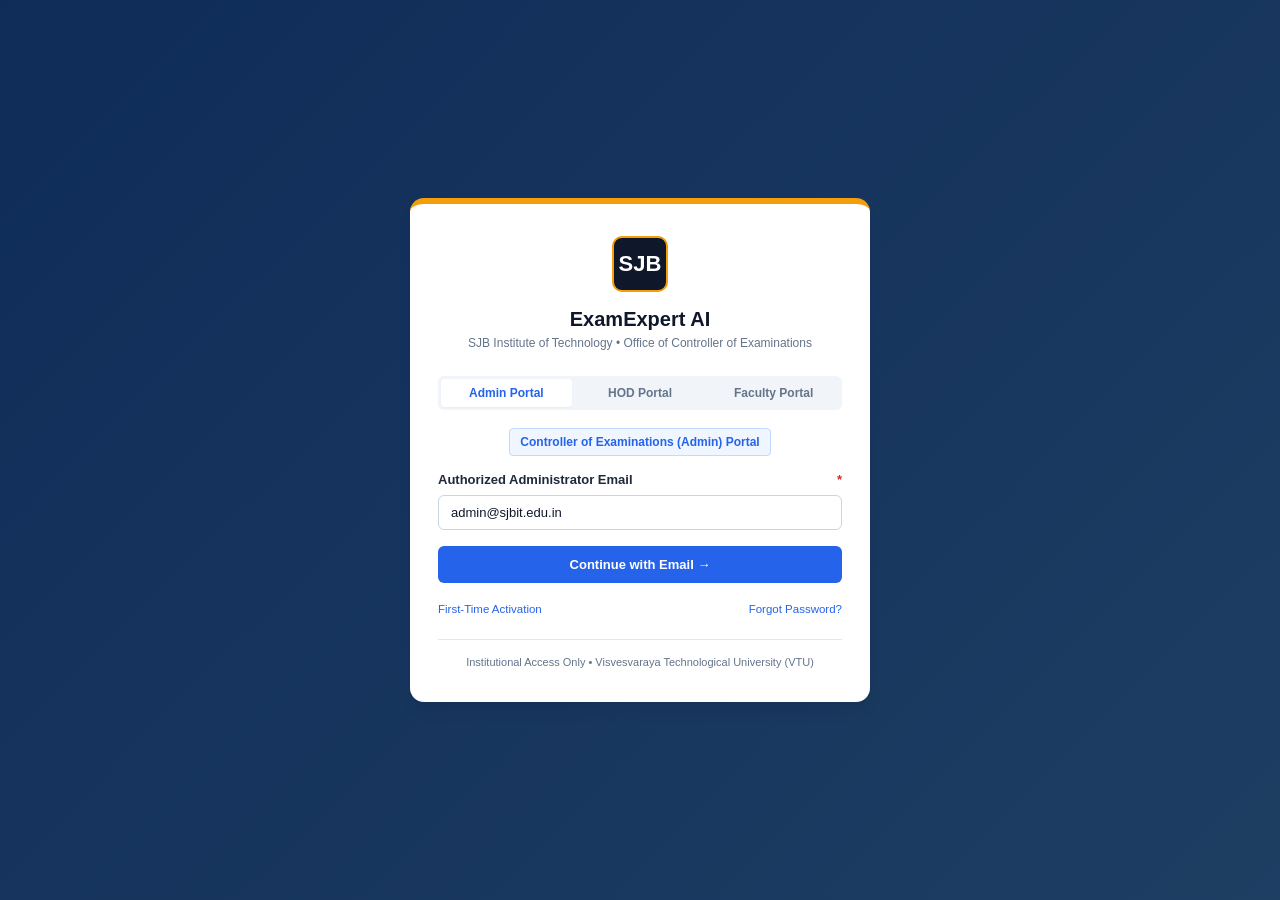
==== commit 8842cc3a: "Fix static file paths for login routes" ====
--- a/frontend/index.html
+++ b/frontend/index.html
@@ -8,7 +8,7 @@
   <link rel="preconnect" href="https://fonts.googleapis.com">
   <link rel="preconnect" href="https://fonts.gstatic.com" crossorigin>
   <link href="https://fonts.googleapis.com/css2?family=Inter:wght@400;500;600;700;800&display=swap" rel="stylesheet">
-  <link rel="stylesheet" href="/css/styles.css">
+  <link rel="stylesheet" href="css/styles.css">
 </head>
 <body>
 
@@ -1823,6 +1823,6 @@
   <!-- Global Toast Notification Container -->
   <div id="toast-container" class="toast-container"></div>
 
-  <script src="/js/app.js"></script>
+  <script src="js/app.js"></script>
 </body>
 </html>
--- a/frontend/css/styles.css
+++ b/frontend/css/styles.css
@@ -0,0 +1,1280 @@
+/* ExamExpert AI — Institutional ERP Design System
+   SJB Institute of Technology | Office of Controller of Examinations
+*/
+
+:root {
+  /* Institutional Palette — SJBIT Controller of Examinations */
+  --primary-navy: #0F172A;
+  --secondary-blue: #1E293B;
+  --navy-surface: #0F2C59;
+  --royal-blue: #2563EB;
+  --royal-blue-hover: #1D4ED8;
+  --purple-accent: #6366F1;
+  --purple-dark: #4F46E5;
+  --purple-light: #EEF2FF;
+  --purple-border: #C7D2FE;
+  --action-amber: #F59E0B;
+  --action-amber-hover: #D97706;
+  
+  /* Neutral Backgrounds & Cards */
+  --bg-page: #F8FAFC;
+  --bg-card: #FFFFFF;
+  --bg-subtle: #F1F5F9;
+  
+  /* Typography Tokens */
+  --text-main: #0F172A;
+  --text-muted: #64748B;
+  --text-light: #94A3B8;
+  
+  /* Semantic Status Colors */
+  --success-green: #16A34A;
+  --success-green-bg: #DCFCE7;
+  --error-red: #DC2626;
+  --error-red-bg: #FEE2E2;
+  --warning-amber: #D97706;
+  --warning-amber-bg: #FEF3C7;
+  --info-blue: #2563EB;
+  --info-blue-bg: #EFF6FF;
+  
+  /* Borders & Radius */
+  --border-color: #CBD5E1;
+  --border-light: #E2E8F0;
+  --radius-xs: 4px;
+  --radius-sm: 6px;
+  --radius-md: 10px;
+  --radius-lg: 14px;
+  
+  /* Institutional Elevation Shadows */
+  --shadow-xs: 0 1px 2px rgba(15, 23, 42, 0.04);
+  --shadow-sm: 0 1px 3px rgba(15, 23, 42, 0.06), 0 1px 2px rgba(15, 23, 42, 0.04);
+  --shadow-md: 0 4px 6px -1px rgba(15, 23, 42, 0.08), 0 2px 4px -2px rgba(15, 23, 42, 0.04);
+  --shadow-lg: 0 10px 15px -3px rgba(15, 23, 42, 0.1), 0 4px 6px -4px rgba(15, 23, 42, 0.05);
+}
+
+* {
+  box-sizing: border-box;
+  margin: 0;
+  padding: 0;
+}
+
+body {
+  font-family: 'Inter', -apple-system, BlinkMacSystemFont, 'Segoe UI', Roboto, sans-serif;
+  background-color: var(--bg-page);
+  color: var(--text-main);
+  line-height: 1.5;
+  font-size: 14px;
+  min-height: 100vh;
+  display: flex;
+  flex-direction: column;
+}
+
+/* ─── Header ────────────────────────────────────────────────────────────── */
+.app-header {
+  background: var(--primary-navy);
+  color: #FFFFFF;
+  padding: 12px 28px;
+  display: flex;
+  justify-content: space-between;
+  align-items: center;
+  border-bottom: 3px solid var(--action-amber);
+  position: sticky;
+  top: 0;
+  z-index: 100;
+  box-shadow: var(--shadow-md);
+}
+
+.brand-wrapper {
+  display: flex;
+  align-items: center;
+  gap: 14px;
+}
+
+.brand-logo-badge {
+  background: #FFFFFF;
+  color: var(--primary-navy);
+  font-weight: 900;
+  font-size: 18px;
+  width: 44px;
+  height: 44px;
+  border-radius: var(--radius-sm);
+  display: flex;
+  align-items: center;
+  justify-content: center;
+  border: 2px solid var(--action-amber);
+  letter-spacing: 0.5px;
+}
+
+.brand-details h1 {
+  font-size: 18px;
+  font-weight: 700;
+  letter-spacing: -0.01em;
+  color: #FFFFFF;
+}
+
+.brand-details p {
+  font-size: 11px;
+  color: #93C5FD;
+}
+
+.header-nav {
+  display: flex;
+  gap: 6px;
+  align-items: center;
+}
+
+.nav-pill {
+  background: transparent;
+  color: #E2E8F0;
+  border: 1px solid transparent;
+  padding: 6px 14px;
+  border-radius: var(--radius-sm);
+  font-size: 13px;
+  font-weight: 500;
+  cursor: pointer;
+  transition: all 0.15s ease;
+  display: inline-flex;
+  align-items: center;
+  gap: 6px;
+}
+
+.nav-pill:hover {
+  background: rgba(255, 255, 255, 0.1);
+  color: #FFFFFF;
+}
+
+.nav-pill.active {
+  background: var(--royal-blue);
+  color: #FFFFFF;
+  border-color: #60A5FA;
+  font-weight: 600;
+}
+
+.header-status-box {
+  display: flex;
+  align-items: center;
+  gap: 12px;
+}
+
+.cycle-badge {
+  background: rgba(245, 158, 11, 0.15);
+  border: 1px solid var(--action-amber);
+  color: #FCD34D;
+  padding: 4px 12px;
+  border-radius: 9999px;
+  font-size: 12px;
+  font-weight: 600;
+  display: inline-flex;
+  align-items: center;
+  gap: 6px;
+}
+
+.user-badge {
+  background: rgba(255, 255, 255, 0.12);
+  color: #FFFFFF;
+  padding: 4px 12px;
+  border-radius: var(--radius-sm);
+  font-size: 12px;
+  font-weight: 500;
+}
+
+.btn-logout {
+  background: transparent;
+  color: #FCA5A5;
+  border: 1px solid rgba(239, 68, 68, 0.5);
+  padding: 4px 12px;
+  border-radius: var(--radius-sm);
+  font-size: 12px;
+  font-weight: 600;
+  cursor: pointer;
+  transition: all 0.15s ease;
+}
+
+.btn-logout:hover {
+  background: #DC2626;
+  color: #FFFFFF;
+  border-color: #DC2626;
+}
+
+/* ─── Main Content Container ────────────────────────────────────────────── */
+.main-container {
+  max-width: 1380px;
+  margin: 0 auto;
+  padding: 24px 20px 48px;
+  width: 100%;
+  flex: 1;
+}
+
+/* ─── Page Banner ────────────────────────────────────────────────────────── */
+.page-title-banner {
+  background: #FFFFFF;
+  border: 1px solid var(--border-color);
+  border-left: 5px solid var(--action-amber);
+  padding: 16px 20px;
+  border-radius: var(--radius-md);
+  margin-bottom: 24px;
+  box-shadow: var(--shadow-sm);
+}
+
+.page-title-banner h2 {
+  font-size: 20px;
+  font-weight: 700;
+  color: var(--primary-navy);
+}
+
+.page-title-banner p {
+  color: var(--text-muted);
+  font-size: 13px;
+  margin-top: 2px;
+}
+
+/* ─── Clean Dashboard Controls Card ─────────────────────────────────────── */
+.selection-grid-card {
+  background: #FFFFFF;
+  border: 1px solid var(--border-color);
+  border-radius: var(--radius-md);
+  padding: 20px 24px;
+  box-shadow: var(--shadow-sm);
+  margin-bottom: 24px;
+}
+
+.selection-grid-title {
+  font-size: 14px;
+  font-weight: 700;
+  color: var(--secondary-blue);
+  text-transform: uppercase;
+  letter-spacing: 0.5px;
+  margin-bottom: 16px;
+  display: flex;
+  align-items: center;
+  gap: 8px;
+}
+
+.controls-grid {
+  display: grid;
+  grid-template-columns: repeat(3, 1fr);
+  gap: 16px 20px;
+}
+
+@media (max-width: 900px) {
+  .controls-grid {
+    grid-template-columns: 1fr;
+  }
+}
+
+.form-group {
+  display: flex;
+  flex-direction: column;
+  gap: 6px;
+}
+
+.form-label {
+  font-size: 13px;
+  font-weight: 600;
+  color: var(--secondary-blue);
+  display: flex;
+  justify-content: space-between;
+  align-items: center;
+}
+
+.form-label span.req-star {
+  color: var(--error-red);
+}
+
+.form-label span.hint-badge {
+  font-size: 11px;
+  font-weight: 500;
+  color: var(--text-muted);
+}
+
+.form-select, .form-input {
+  width: 100%;
+  padding: 9px 12px;
+  border: 1px solid var(--border-color);
+  border-radius: var(--radius-sm);
+  font-size: 13px;
+  color: var(--text-main);
+  background: #FFFFFF;
+  transition: all 0.15s ease;
+  outline: none;
+}
+
+.form-select:focus, .form-input:focus {
+  border-color: var(--royal-blue);
+  box-shadow: 0 0 0 2px rgba(0, 86, 179, 0.15);
+}
+
+.form-select:disabled, .form-input:disabled {
+  background: #F1F5F9;
+  color: #94A3B8;
+  cursor: not-allowed;
+  border-color: #E2E8F0;
+}
+
+/* ─── Selected Subject Details Banner ───────────────────────────────────── */
+.subject-summary-banner {
+  background: #F8FAFC;
+  border: 1px solid var(--border-light);
+  border-radius: var(--radius-sm);
+  padding: 14px 18px;
+  margin-top: 18px;
+  display: flex;
+  justify-content: space-between;
+  align-items: center;
+  flex-wrap: wrap;
+  gap: 12px;
+}
+
+.subj-info-left {
+  display: flex;
+  align-items: center;
+  gap: 12px;
+}
+
+.course-code-tag {
+  background: var(--royal-blue);
+  color: #FFFFFF;
+  font-weight: 700;
+  font-size: 12px;
+  padding: 4px 10px;
+  border-radius: var(--radius-sm);
+  letter-spacing: 0.5px;
+}
+
+.subj-info-text strong {
+  font-size: 15px;
+  color: var(--primary-navy);
+}
+
+.subj-info-text p {
+  font-size: 12px;
+  color: var(--text-muted);
+}
+
+/* ─── Parity & Quota Banner ──────────────────────────────────────────────── */
+.parity-status-card {
+  background: #FFFFFF;
+  border: 1px solid var(--border-color);
+  border-radius: var(--radius-md);
+  padding: 18px 22px;
+  margin-bottom: 24px;
+  box-shadow: var(--shadow-sm);
+}
+
+.parity-header {
+  display: flex;
+  justify-content: space-between;
+  align-items: center;
+  flex-wrap: wrap;
+  gap: 12px;
+  margin-bottom: 12px;
+}
+
+.parity-title {
+  font-size: 15px;
+  font-weight: 700;
+  color: var(--primary-navy);
+  display: flex;
+  align-items: center;
+  gap: 8px;
+}
+
+.quota-indicator-box {
+  display: flex;
+  gap: 16px;
+  align-items: center;
+}
+
+.quota-pill {
+  background: #F1F5F9;
+  border: 1px solid var(--border-light);
+  padding: 6px 14px;
+  border-radius: 9999px;
+  font-size: 12px;
+  font-weight: 600;
+  color: var(--secondary-blue);
+}
+
+.quota-pill.active-internal {
+  background: #EFF6FF;
+  border-color: #93C5FD;
+  color: var(--royal-blue);
+}
+
+.quota-pill.active-external {
+  background: #F0FDF4;
+  border-color: #86EFAC;
+  color: var(--success-green);
+}
+
+.shortage-alert-box {
+  background: var(--warning-amber-bg);
+  border: 1px solid #FCD34D;
+  color: #92400E;
+  padding: 12px 16px;
+  border-radius: var(--radius-sm);
+  margin-top: 12px;
+  font-size: 13px;
+  line-height: 1.5;
+}
+
+.exception-box {
+  background: #F8FAFC;
+  border: 1px dashed var(--action-amber);
+  padding: 12px 16px;
+  border-radius: var(--radius-sm);
+  margin-top: 10px;
+}
+
+/* ─── Faculty Tables ─────────────────────────────────────────────────────── */
+.faculty-section {
+  background: #FFFFFF;
+  border: 1px solid var(--border-color);
+  border-radius: var(--radius-md);
+  padding: 20px 24px;
+  margin-bottom: 24px;
+  box-shadow: var(--shadow-sm);
+}
+
+.faculty-section-header {
+  display: flex;
+  justify-content: space-between;
+  align-items: center;
+  margin-bottom: 16px;
+  flex-wrap: wrap;
+  gap: 12px;
+}
+
+.section-heading-title {
+  font-size: 15px;
+  font-weight: 700;
+  color: var(--primary-navy);
+  display: flex;
+  align-items: center;
+  gap: 8px;
+}
+
+.table-toolbar {
+  display: flex;
+  gap: 10px;
+  align-items: center;
+}
+
+.table-search-input {
+  padding: 6px 12px;
+  border: 1px solid var(--border-color);
+  border-radius: var(--radius-sm);
+  font-size: 12px;
+  width: 220px;
+  outline: none;
+}
+
+.table-search-input:focus {
+  border-color: var(--royal-blue);
+}
+
+.data-table-container {
+  overflow-x: auto;
+  border: 1px solid var(--border-light);
+  border-radius: var(--radius-sm);
+}
+
+.data-table {
+  width: 100%;
+  border-collapse: collapse;
+  font-size: 12.5px;
+  text-align: left;
+}
+
+.data-table th {
+  background: #F8FAFC;
+  color: var(--secondary-blue);
+  font-weight: 600;
+  padding: 10px 12px;
+  border-bottom: 1px solid var(--border-color);
+  white-space: nowrap;
+}
+
+.data-table td {
+  padding: 10px 12px;
+  border-bottom: 1px solid var(--border-light);
+  color: var(--text-main);
+  vertical-align: middle;
+}
+
+.data-table tbody tr:hover {
+  background-color: #F8FAFC;
+}
+
+.data-table tbody tr.row-selected {
+  background-color: #F0FDF4;
+}
+
+/* ─── Status Badges ──────────────────────────────────────────────────────── */
+.badge {
+  display: inline-flex;
+  align-items: center;
+  gap: 4px;
+  padding: 3px 8px;
+  border-radius: 4px;
+  font-size: 11px;
+  font-weight: 600;
+  white-space: nowrap;
+}
+
+.badge-green {
+  background: var(--success-green-bg);
+  color: var(--success-green);
+  border: 1px solid #BBF7D0;
+}
+
+.badge-amber {
+  background: var(--warning-amber-bg);
+  color: var(--warning-amber);
+  border: 1px solid #FDE68A;
+}
+
+.badge-red {
+  background: var(--error-red-bg);
+  color: var(--error-red);
+  border: 1px solid #FECACA;
+}
+
+.badge-blue {
+  background: #EFF6FF;
+  color: var(--royal-blue);
+  border: 1px solid #BFDBFE;
+}
+
+/* ─── Allocation Summary Box ─────────────────────────────────────────────── */
+.allocation-summary-card {
+  background: #FFFFFF;
+  border: 2px solid var(--border-color);
+  border-radius: var(--radius-md);
+  padding: 22px 26px;
+  margin-bottom: 24px;
+  box-shadow: var(--shadow-sm);
+}
+
+.allocation-summary-card.parity-satisfied {
+  border-color: #16A34A;
+  background: #FCFDFD;
+}
+
+.summary-header {
+  display: flex;
+  justify-content: space-between;
+  align-items: center;
+  margin-bottom: 16px;
+}
+
+.summary-title {
+  font-size: 16px;
+  font-weight: 700;
+  color: var(--primary-navy);
+}
+
+.summary-metrics-grid {
+  display: grid;
+  grid-template-columns: repeat(4, 1fr);
+  gap: 16px;
+  margin-bottom: 20px;
+}
+
+@media (max-width: 800px) {
+  .summary-metrics-grid {
+    grid-template-columns: repeat(2, 1fr);
+  }
+}
+
+.metric-box {
+  background: #F8FAFC;
+  border: 1px solid var(--border-light);
+  padding: 12px 14px;
+  border-radius: var(--radius-sm);
+}
+
+.metric-box label {
+  font-size: 11px;
+  font-weight: 600;
+  color: var(--text-muted);
+  text-transform: uppercase;
+}
+
+.metric-box .val {
+  font-size: 15px;
+  font-weight: 700;
+  color: var(--primary-navy);
+  margin-top: 2px;
+}
+
+.selected-setters-roster {
+  margin-top: 16px;
+  padding-top: 16px;
+  border-top: 1px solid var(--border-light);
+}
+
+.setter-item {
+  display: flex;
+  justify-content: space-between;
+  align-items: center;
+  padding: 6px 12px;
+  background: #F8FAFC;
+  border-radius: var(--radius-sm);
+  margin-bottom: 6px;
+  font-size: 13px;
+}
+
+/* ─── Buttons ────────────────────────────────────────────────────────────── */
+.btn {
+  display: inline-flex;
+  align-items: center;
+  justify-content: center;
+  gap: 8px;
+  font-weight: 600;
+  border-radius: var(--radius-sm);
+  cursor: pointer;
+  border: 1px solid transparent;
+  transition: all 0.15s ease;
+  text-decoration: none;
+  font-family: inherit;
+}
+
+.btn-primary {
+  background: var(--royal-blue);
+  color: #FFFFFF;
+  padding: 8px 16px;
+  font-size: 13px;
+}
+
+.btn-primary:hover {
+  background: #004494;
+}
+
+.btn-secondary {
+  background: #F1F5F9;
+  color: var(--secondary-blue);
+  border-color: var(--border-color);
+  padding: 8px 16px;
+  font-size: 13px;
+}
+
+.btn-secondary:hover {
+  background: #E2E8F0;
+}
+
+.btn-amber {
+  background: var(--action-amber);
+  color: #FFFFFF;
+  font-size: 15px;
+  padding: 12px 28px;
+  border-radius: var(--radius-sm);
+  box-shadow: var(--shadow-sm);
+  letter-spacing: 0.3px;
+}
+
+.btn-amber:hover {
+  background: var(--action-amber-hover);
+}
+
+.btn-amber:disabled {
+  background: #CBD5E1;
+  color: #64748B;
+  cursor: not-allowed;
+  box-shadow: none;
+}
+
+/* ─── Login Screen ───────────────────────────────────────────────────────── */
+.login-overlay {
+  min-height: 100vh;
+  display: flex;
+  align-items: center;
+  justify-content: center;
+  background: linear-gradient(135deg, #0F2C59 0%, #1E3E62 100%);
+  padding: 24px;
+}
+
+.login-card {
+  background: #FFFFFF;
+  border-radius: var(--radius-lg);
+  box-shadow: var(--shadow-lg);
+  width: 100%;
+  max-width: 460px;
+  padding: 32px 28px;
+  border-top: 6px solid var(--action-amber);
+}
+
+/* ─── Role Portal Switcher & Dev Banner ─────────────────────────────────── */
+.role-portal-nav {
+  display: flex;
+  background: var(--bg-subtle);
+  border-radius: var(--radius-sm);
+  padding: 3px;
+  gap: 3px;
+  margin-bottom: 18px;
+}
+
+.role-portal-btn {
+  flex: 1;
+  text-align: center;
+  padding: 7px 10px;
+  border-radius: var(--radius-xs);
+  font-size: 12px;
+  font-weight: 600;
+  color: var(--text-muted);
+  background: transparent;
+  border: none;
+  cursor: pointer;
+  transition: all 0.15s ease;
+  text-decoration: none;
+  display: inline-block;
+}
+
+.role-portal-btn:hover {
+  color: var(--text-main);
+}
+
+.role-portal-btn.active {
+  background: #FFFFFF;
+  color: var(--royal-blue);
+  box-shadow: var(--shadow-xs);
+}
+
+.dev-banner {
+  background: #FEF3C7;
+  border: 1px solid #FCD34D;
+  border-radius: var(--radius-sm);
+  padding: 10px 12px;
+  margin-bottom: 16px;
+  font-size: 11.5px;
+  line-height: 1.45;
+  color: #92400E;
+  display: flex;
+  align-items: flex-start;
+  gap: 8px;
+}
+
+.dev-banner-badge {
+  background: #D97706;
+  color: #FFFFFF;
+  font-size: 9.5px;
+  font-weight: 700;
+  padding: 2px 6px;
+  border-radius: 3px;
+  letter-spacing: 0.5px;
+  text-transform: uppercase;
+  flex-shrink: 0;
+  margin-top: 1px;
+}
+
+.auth-nav-links {
+  margin-top: 18px;
+  display: flex;
+  justify-content: space-between;
+  align-items: center;
+  font-size: 11.5px;
+  color: var(--royal-blue);
+}
+
+.auth-nav-link {
+  color: var(--royal-blue);
+  text-decoration: none;
+  cursor: pointer;
+  font-weight: 500;
+}
+
+.auth-nav-link:hover {
+  text-decoration: underline;
+}
+
+.login-brand-header {
+  text-align: center;
+  margin-bottom: 24px;
+}
+
+.login-brand-header .badge-logo {
+  width: 56px;
+  height: 56px;
+  background: var(--primary-navy);
+  color: #FFFFFF;
+  font-weight: 800;
+  font-size: 22px;
+  border-radius: var(--radius-md);
+  display: inline-flex;
+  align-items: center;
+  justify-content: center;
+  border: 2px solid var(--action-amber);
+  margin-bottom: 12px;
+}
+
+.login-brand-header h2 {
+  font-size: 20px;
+  color: var(--primary-navy);
+  font-weight: 700;
+}
+
+.login-brand-header p {
+  font-size: 12px;
+  color: var(--text-muted);
+}
+
+.login-alert {
+  padding: 10px 14px;
+  border-radius: var(--radius-sm);
+  font-size: 12px;
+  margin-bottom: 16px;
+  display: none;
+}
+
+.login-alert.info {
+  background: #EFF6FF;
+  border: 1px solid #BFDBFE;
+  color: #1E40AF;
+  display: block;
+}
+
+.login-alert.error {
+  background: var(--error-red-bg);
+  border: 1px solid #FECACA;
+  color: var(--error-red);
+  display: block;
+}
+
+.login-alert.success {
+  background: var(--success-green-bg);
+  border: 1px solid #BBF7D0;
+  color: var(--success-green);
+  display: block;
+}
+
+/* ─── Modal / Dialog ─────────────────────────────────────────────────────── */
+.modal-overlay {
+  position: fixed;
+  inset: 0;
+  background: rgba(15, 23, 42, 0.6);
+  backdrop-filter: blur(2px);
+  display: none;
+  align-items: center;
+  justify-content: center;
+  z-index: 1000;
+  padding: 20px;
+}
+
+.modal-overlay.active {
+  display: flex;
+}
+
+.modal-dialog {
+  background: #FFFFFF;
+  border-radius: var(--radius-md);
+  box-shadow: var(--shadow-lg);
+  max-width: 600px;
+  width: 100%;
+  max-height: 90vh;
+  overflow-y: auto;
+  border: 1px solid var(--border-color);
+}
+
+.modal-dialog.modal-lg {
+  max-width: 900px;
+}
+
+.modal-header {
+  padding: 16px 20px;
+  border-bottom: 1px solid var(--border-light);
+  display: flex;
+  justify-content: space-between;
+  align-items: center;
+}
+
+.modal-header h3 {
+  font-size: 16px;
+  color: var(--primary-navy);
+  font-weight: 700;
+}
+
+.modal-close-btn {
+  background: transparent;
+  border: none;
+  font-size: 20px;
+  color: var(--text-muted);
+  cursor: pointer;
+}
+
+.modal-body {
+  padding: 20px;
+}
+
+.modal-footer {
+  padding: 14px 20px;
+  border-top: 1px solid var(--border-light);
+  display: flex;
+  justify-content: flex-end;
+  gap: 10px;
+}
+
+/* ─── Footer ────────────────────────────────────────────────────────────── */
+.app-footer {
+  background: #FFFFFF;
+  border-top: 1px solid var(--border-color);
+  padding: 14px 24px;
+  text-align: center;
+  color: var(--text-muted);
+  font-size: 12px;
+  margin-top: auto;
+}
+
+/* ─── Toast Notifications System ────────────────────────────────────────── */
+.toast-container {
+  position: fixed;
+  top: 24px;
+  right: 24px;
+  z-index: 10000;
+  display: flex;
+  flex-direction: column;
+  gap: 10px;
+  pointer-events: none;
+}
+
+.toast {
+  pointer-events: auto;
+  min-width: 300px;
+  max-width: 440px;
+  background: #FFFFFF;
+  border-radius: var(--radius-md);
+  box-shadow: var(--shadow-lg);
+  padding: 14px 18px;
+  display: flex;
+  align-items: flex-start;
+  gap: 12px;
+  font-size: 13px;
+  line-height: 1.45;
+  border-left: 4px solid var(--royal-blue);
+  border-top: 1px solid var(--border-light);
+  border-right: 1px solid var(--border-light);
+  border-bottom: 1px solid var(--border-light);
+  animation: toastSlideIn 0.25s cubic-bezier(0.16, 1, 0.3, 1);
+  transition: all 0.2s ease;
+}
+
+.toast.toast-fade-out {
+  opacity: 0;
+  transform: translateX(30px);
+}
+
+.toast-icon {
+  font-size: 16px;
+  line-height: 1;
+  margin-top: 1px;
+  flex-shrink: 0;
+}
+
+.toast-content {
+  flex: 1;
+}
+
+.toast-title {
+  font-weight: 700;
+  font-size: 13px;
+  color: var(--text-main);
+  margin-bottom: 2px;
+}
+
+.toast-message {
+  font-size: 12px;
+  color: var(--text-muted);
+}
+
+.toast-close {
+  background: transparent;
+  border: none;
+  font-size: 16px;
+  color: var(--text-muted);
+  cursor: pointer;
+  line-height: 1;
+  padding: 0 2px;
+}
+
+.toast-close:hover {
+  color: var(--text-main);
+}
+
+.toast.toast-success {
+  border-left-color: var(--success-green);
+}
+.toast.toast-success .toast-icon {
+  color: var(--success-green);
+}
+
+.toast.toast-error {
+  border-left-color: var(--error-red);
+}
+.toast.toast-error .toast-icon {
+  color: var(--error-red);
+}
+
+.toast.toast-warning {
+  border-left-color: var(--action-amber);
+}
+.toast.toast-warning .toast-icon {
+  color: var(--action-amber);
+}
+
+.toast.toast-info {
+  border-left-color: var(--purple-accent);
+}
+.toast.toast-info .toast-icon {
+  color: var(--purple-accent);
+}
+
+@keyframes toastSlideIn {
+  from {
+    opacity: 0;
+    transform: translateX(40px) scale(0.96);
+  }
+  to {
+    opacity: 1;
+    transform: translateX(0) scale(1);
+  }
+}
+
+/* ─── Loading Spinners & Skeleton Loaders ───────────────────────────────── */
+.spinner {
+  display: inline-block;
+  width: 16px;
+  height: 16px;
+  border: 2px solid rgba(255, 255, 255, 0.3);
+  border-radius: 50%;
+  border-top-color: #FFFFFF;
+  animation: spinnerRotate 0.65s linear infinite;
+  vertical-align: middle;
+}
+
+.spinner.spinner-blue {
+  border-color: rgba(37, 99, 235, 0.2);
+  border-top-color: var(--royal-blue);
+}
+
+.spinner.spinner-purple {
+  border-color: rgba(99, 102, 241, 0.2);
+  border-top-color: var(--purple-accent);
+}
+
+.spinner-lg {
+  width: 32px;
+  height: 32px;
+  border-width: 3px;
+}
+
+@keyframes spinnerRotate {
+  to { transform: rotate(360deg); }
+}
+
+.loading-container {
+  display: flex;
+  flex-direction: column;
+  align-items: center;
+  justify-content: center;
+  padding: 36px 20px;
+  gap: 12px;
+  color: var(--text-muted);
+  font-size: 13px;
+}
+
+.skeleton-bar {
+  height: 14px;
+  background: linear-gradient(90deg, #F1F5F9 25%, #E2E8F0 50%, #F1F5F9 75%);
+  background-size: 200% 100%;
+  animation: skeletonShimmer 1.5s infinite;
+  border-radius: var(--radius-xs);
+  margin-bottom: 8px;
+}
+
+@keyframes skeletonShimmer {
+  0% { background-position: 200% 0; }
+  100% { background-position: -200% 0; }
+}
+
+/* ─── Empty State Component ─────────────────────────────────────────────── */
+.empty-state {
+  text-align: center;
+  padding: 42px 20px;
+  color: var(--text-muted);
+}
+
+.empty-state-icon {
+  font-size: 40px;
+  margin-bottom: 12px;
+  display: inline-block;
+  opacity: 0.85;
+}
+
+.empty-state-title {
+  font-size: 15px;
+  font-weight: 700;
+  color: var(--primary-navy);
+  margin-bottom: 6px;
+}
+
+.empty-state-desc {
+  font-size: 12.5px;
+  color: var(--text-muted);
+  max-width: 440px;
+  margin: 0 auto;
+  line-height: 1.5;
+}
+
+/* ─── Modern Badge Tokens ───────────────────────────────────────────────── */
+.badge-purple {
+  background: var(--purple-light);
+  color: var(--purple-dark);
+  border: 1px solid var(--purple-border);
+}
+
+.badge-verified {
+  background: var(--success-green-bg);
+  color: var(--success-green);
+  border: 1px solid #86EFAC;
+}
+
+.badge-pending {
+  background: var(--warning-amber-bg);
+  color: var(--warning-amber);
+  border: 1px solid #FCD34D;
+}
+
+.badge-unverified {
+  background: var(--error-red-bg);
+  color: var(--error-red);
+  border: 1px solid #FCA5A5;
+}
+
+.badge-role {
+  padding: 3px 8px;
+  border-radius: 9999px;
+  font-size: 11px;
+  font-weight: 600;
+  letter-spacing: 0.3px;
+  text-transform: uppercase;
+}
+
+.badge-role-admin {
+  background: #EFF6FF;
+  color: var(--royal-blue);
+  border: 1px solid #BFDBFE;
+}
+
+.badge-role-hod {
+  background: var(--purple-light);
+  color: var(--purple-dark);
+  border: 1px solid var(--purple-border);
+}
+
+.badge-role-faculty {
+  background: #F0FDF4;
+  color: var(--success-green);
+  border: 1px solid #86EFAC;
+}
+
+/* ─── Module 4 Admin Dashboard Stats & User Management ──────────────────────── */
+.stats-overview-grid {
+  display: grid;
+  grid-template-columns: repeat(auto-fit, minmax(200px, 1fr));
+  gap: 16px;
+  margin-bottom: 24px;
+}
+
+.stat-card {
+  background: #FFFFFF;
+  border: 1px solid var(--border-color);
+  border-radius: var(--radius-md);
+  padding: 18px 20px;
+  box-shadow: var(--shadow-sm);
+  transition: transform var(--transition-fast), box-shadow var(--transition-fast);
+}
+
+.stat-card:hover {
+  transform: translateY(-2px);
+  box-shadow: var(--shadow-md);
+}
+
+.stat-card-title {
+  font-size: 12px;
+  font-weight: 600;
+  color: var(--text-muted);
+  text-transform: uppercase;
+  letter-spacing: 0.5px;
+  margin-bottom: 8px;
+}
+
+.stat-card-value {
+  font-size: 26px;
+  font-weight: 800;
+  line-height: 1.2;
+  margin-bottom: 6px;
+  font-family: var(--font-heading);
+}
+
+.stat-card-subtitle {
+  font-size: 12px;
+  color: var(--text-light);
+  display: flex;
+  align-items: center;
+  gap: 4px;
+}
+
+.text-primary { color: var(--navy-dark); }
+.text-accent { color: var(--royal-blue); }
+.text-purple { color: var(--purple-accent); }
+.text-success { color: var(--success-green); }
+.text-warning { color: var(--warning-amber); }
+.text-info { color: #0284C7; }
+
+.btn-xs {
+  padding: 4px 8px;
+  font-size: 11px;
+  border-radius: var(--radius-sm);
+  font-weight: 500;
+  cursor: pointer;
+  border: 1px solid transparent;
+  transition: all var(--transition-fast);
+}
+
+.btn-xs-primary {
+  background: #EFF6FF;
+  color: var(--royal-blue);
+  border-color: #BFDBFE;
+}
+.btn-xs-primary:hover {
+  background: var(--royal-blue);
+  color: #FFFFFF;
+}
+
+.btn-xs-warning {
+  background: #FFFBEB;
+  color: #B45309;
+  border-color: #FDE68A;
+}
+.btn-xs-warning:hover {
+  background: #F59E0B;
+  color: #FFFFFF;
+}
+
+.btn-xs-danger {
+  background: #FEF2F2;
+  color: var(--error-red);
+  border-color: #FECACA;
+}
+.btn-xs-danger:hover {
+  background: var(--error-red);
+  color: #FFFFFF;
+}
+
+.btn-xs-success {
+  background: #F0FDF4;
+  color: var(--success-green);
+  border-color: #BBF7D0;
+}
+.btn-xs-success:hover {
+  background: var(--success-green);
+  color: #FFFFFF;
+}
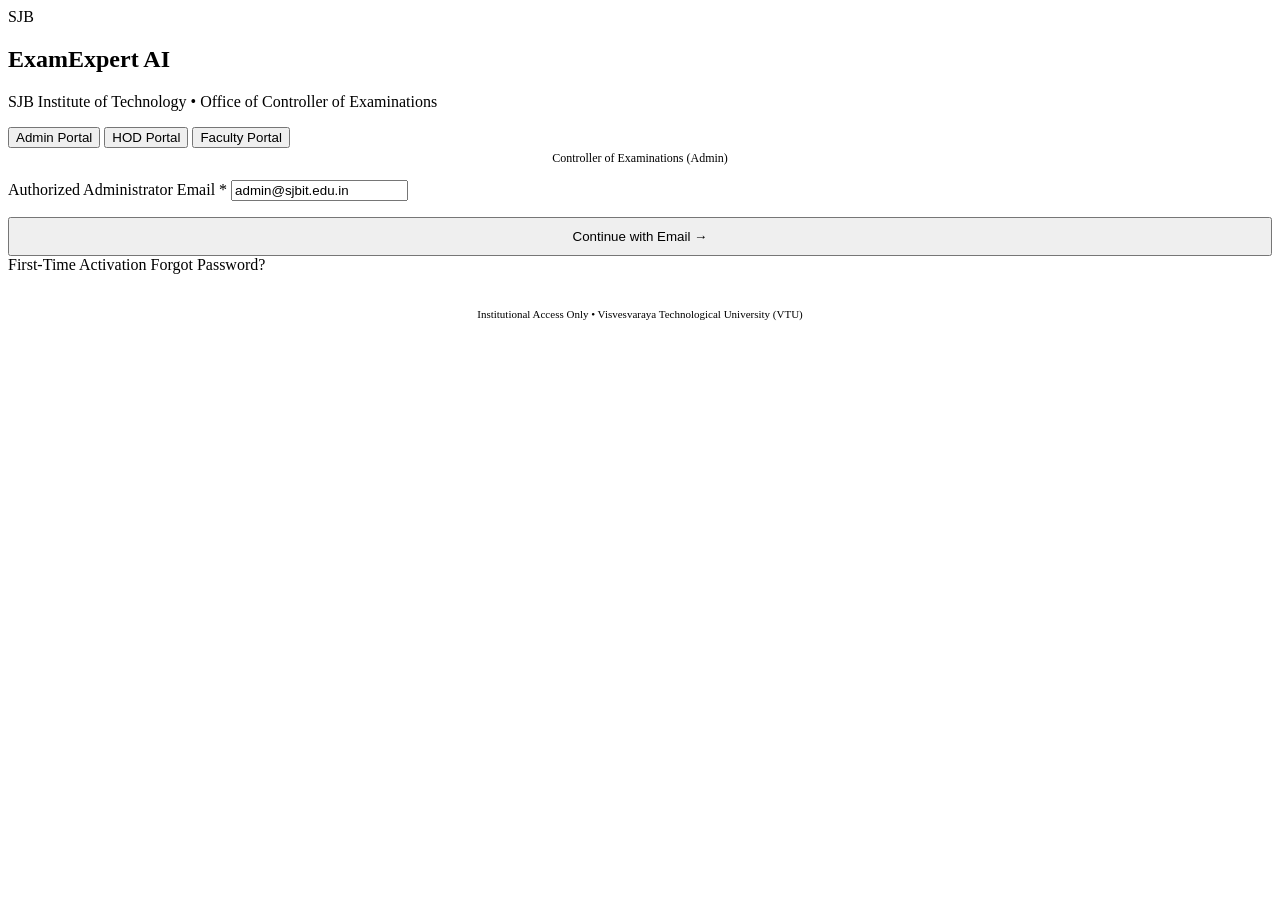
==== commit 5c3f0ddd: "Restore safe-6 and fix absolute asset paths" ====
--- a/frontend/index.html
+++ b/frontend/index.html
@@ -8,7 +8,7 @@
   <link rel="preconnect" href="https://fonts.googleapis.com">
   <link rel="preconnect" href="https://fonts.gstatic.com" crossorigin>
   <link href="https://fonts.googleapis.com/css2?family=Inter:wght@400;500;600;700;800&display=swap" rel="stylesheet">
-  <link rel="stylesheet" href="css/styles.css">
+  <link rel="stylesheet" href="/css/styles.css">
 </head>
 <body>
 
@@ -1823,6 +1823,6 @@
   <!-- Global Toast Notification Container -->
   <div id="toast-container" class="toast-container"></div>
 
-  <script src="js/app.js"></script>
+  <script src="/js/app.js"></script>
 </body>
 </html>
